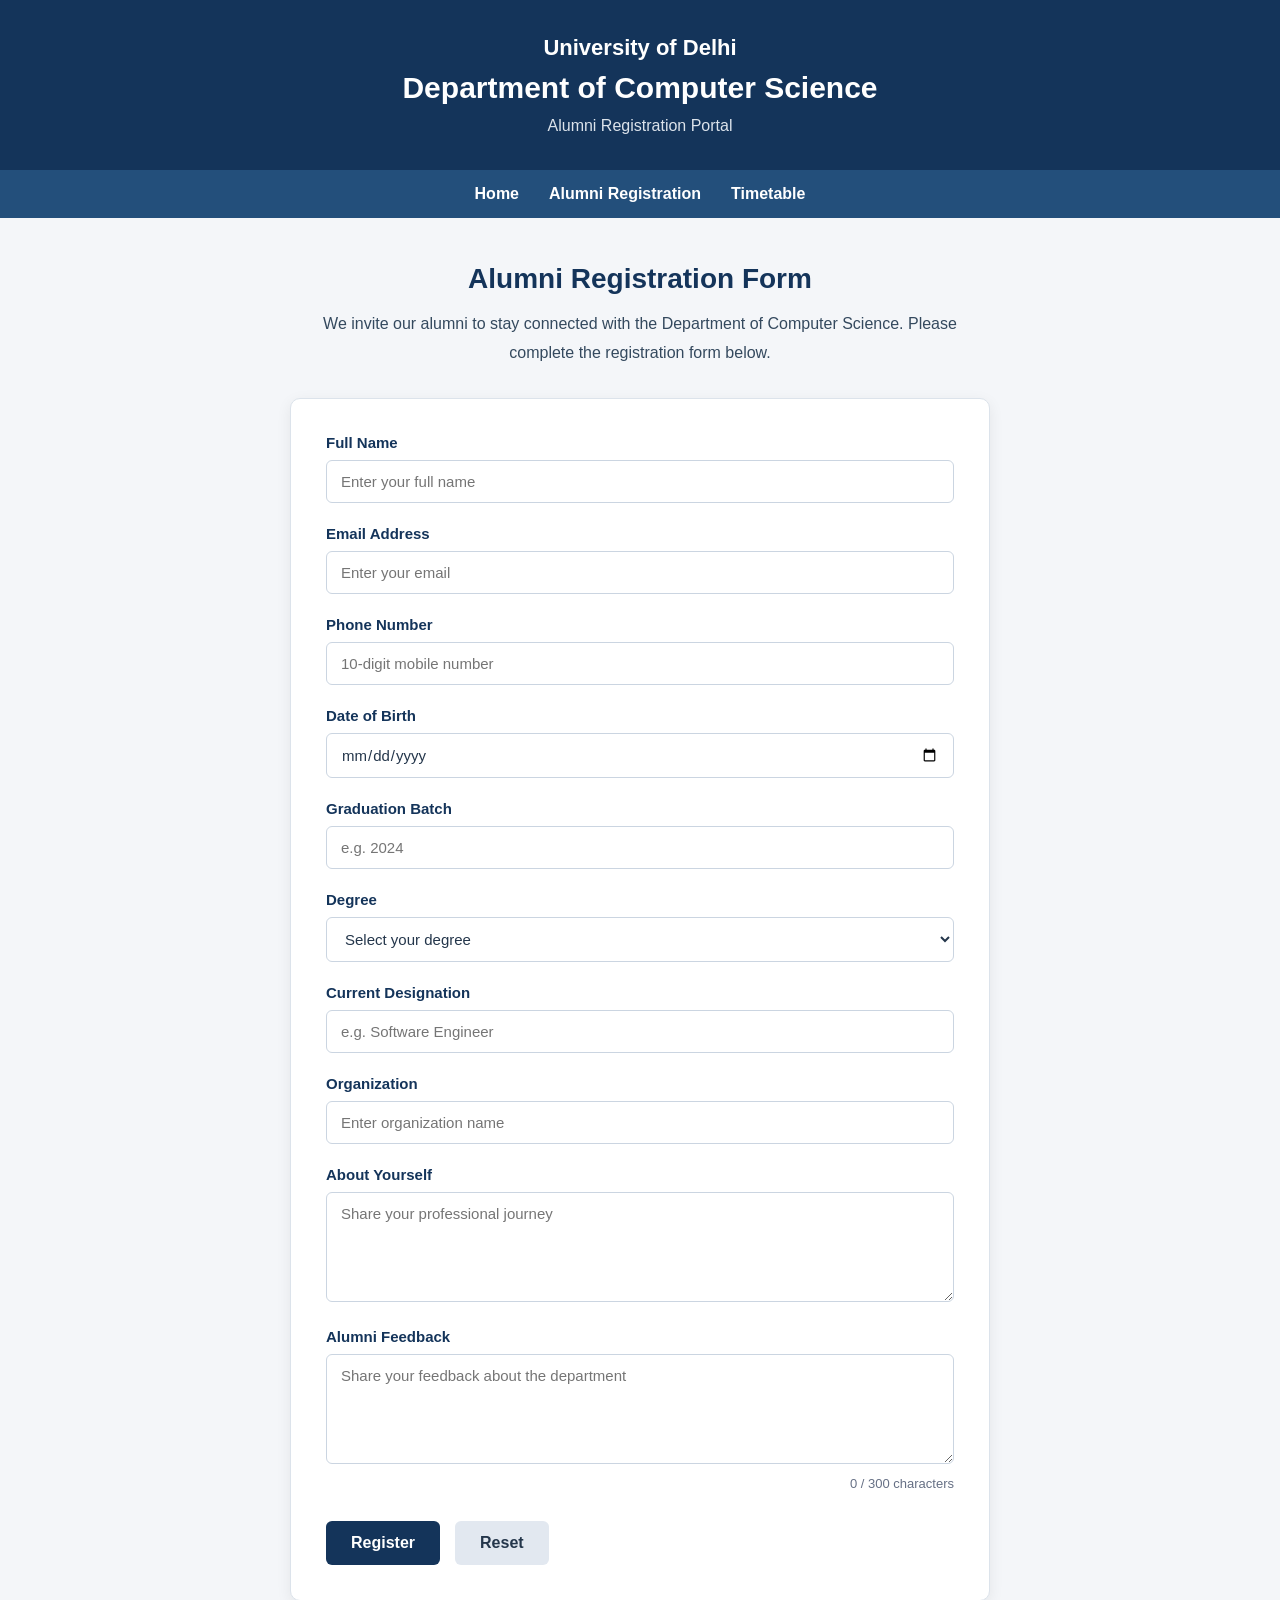
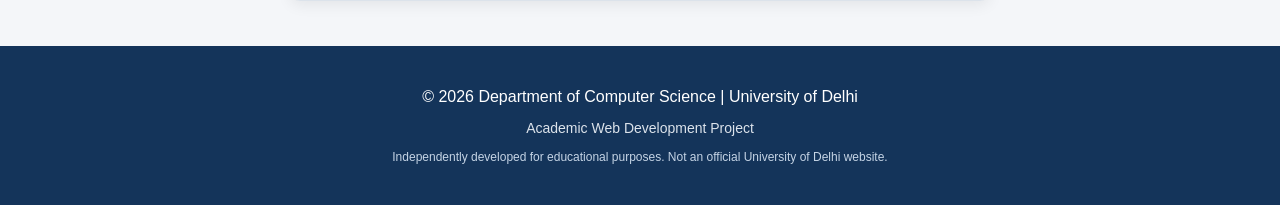
==== alumni.html @ b75fd933 "Refine homepage HTML and CSS to follow Google Style Guide" ====
<!DOCTYPE html>
<html lang="en">

<head>
  <meta charset="UTF-8">
  <meta name="viewport" content="width=device-width, initial-scale=1.0">

  <title>
    Alumni Registration | Department of Computer Science
  </title>

  <link rel="stylesheet" href="style.css">
</head>

<body>

  <!-- Page Header -->
  <header class="alumni-header">
    <h1>University of Delhi</h1>
    <h2>Department of Computer Science</h2>
    <p>Alumni Registration Portal</p>
  </header>

  <!-- Navigation -->
  <nav class="alumni-nav" aria-label="Alumni navigation">
    <a href="index.html">Home</a>
    <a href="alumni.html" aria-current="page">
      Alumni Registration
    </a>
    <a href="timetable.html">Timetable</a>

  </nav>

  <main>

    <section class="alumni-section">

      <h2>Alumni Registration Form</h2>

      <p>
        We invite our alumni to stay connected
        with the Department of Computer Science.
        Please complete the registration form below.
      </p>


      <form class="alumni-form" id="alumni-form" novalidate>


        <!-- Full Name -->
        <div class="form-group">
          <label for="full-name">Full Name</label>
          <input type="text" id="full-name" name="full_name" placeholder="Enter your full name" required>
        </div>

        <!-- Email -->
        <div class="form-group">
          <label for="email">Email Address</label>
          <input type="email" id="email" name="email" placeholder="Enter your email" required>
        </div>

        <!-- Phone Number -->
        <div class="form-group">
          <label for="phone">Phone Number</label>
          <input type="tel" id="phone" name="phone" pattern="[0-9]{10}" title="Enter a 10-digit phone number"
            placeholder="10-digit mobile number">
        </div>


        <!-- Date of Birth -->

        <div class="form-group">
          <label for="dob">Date of Birth</label>

          <input type="date" id="dob" name="dob" required>
        </div>


        <!-- Graduation Batch -->
        <div class="form-group">
          <label for="batch">Graduation Batch</label>
          <input type="number" id="batch" name="batch" min="1980" max="2035" placeholder="e.g. 2024" required>
        </div>

        <!-- Degree -->
        <div class="form-group">
          <label for="degree">Degree</label>

          <select id="degree" name="degree" required>

            <option value="">
              Select your degree
            </option>

            <option value="bsc">
              B.Sc. (Hons.) Computer Science
            </option>

            <option value="msc">
              M.Sc. Computer Science
            </option>

            <option value="mca">
              Master of Computer Applications
            </option>

            <option value="phd">
              Ph.D. Computer Science
            </option>

            <option value="other">
              Other
            </option>

          </select>
        </div>

        <!-- Current Designation -->
        <div class="form-group">
          <label for="designation">
            Current Designation
          </label>

          <input type="text" id="designation" name="designation" placeholder="e.g. Software Engineer">
        </div>

        <!-- Organization -->
        <div class="form-group">
          <label for="organization">
            Organization
          </label>

          <input type="text" id="organization" name="organization" placeholder="Enter organization name">
        </div>

        <!-- About Yourself -->
        <div class="form-group">
          <label for="about-yourself">
            About Yourself
          </label>

          <textarea id="about-yourself" name="about_yourself" rows="4"
            placeholder="Share your professional journey"></textarea>
        </div>


        <!-- Alumni Feedback -->

        <div class="form-group">
          <label for="feedback">Alumni Feedback</label>

          <textarea id="feedback" name="feedback" rows="4" maxlength="300" minlength="10"
            placeholder="Share your feedback about the department" required></textarea>

          <p id="character-count" class="character-count" aria-live="polite">
            0 / 300 characters
          </p>
        </div>



        <!-- Form Validation Message -->

        <p id="form-message" class="form-message" role="status" aria-live="polite"></p>


        <!-- Form Buttons -->
        <div class="form-buttons">
          <button type="submit">
            Register
          </button>

          <button type="reset">
            Reset
          </button>
        </div>

      </form>

    </section>

  </main>

  <!-- Footer -->
  <footer class="site-footer">
    <p>
      &copy; 2026 Department of Computer Science |
      University of Delhi
    </p>

    <p class="footer-note">
      Academic Web Development Project
    </p>

    <p class="footer-disclaimer">
      Independently developed for educational purposes.
      Not an official University of Delhi website.
    </p>
  </footer>

  <script src="script.js"></script>
</body>

</html>
---- style.css ----
/* Department Gallery */

.image-container {
  display: flex;
  flex-direction: row;
  gap: 20px;
  margin-top: 20px;
  justify-content: center;
}

.image-container img {
  width: calc(50% - 10px);
  height: 220px;
  object-fit: contain;
  border: 1px solid #dce3eb;
  background-color: #f7f9fc;
  box-sizing: border-box;
}



/* University Header */

.site-header {
  background-color: #14345a;
  color: white;
  padding: 20px 30px;
}

.header-container {
  display: flex;
  align-items: center;
  gap: 20px;
}

.du-logo {
  width: 85px;
  height: 85px;
  object-fit: contain;
  background-color: white;
  border-radius: 6px;
  padding: 5px;
  box-sizing: border-box;
}

.header-text {
  display: flex;
  flex-direction: column;
  gap: 8px;
}

.university-name {
  font-size: 16px;
  margin: 0;
}

.header-text h1 {
  font-size: 30px;
  margin: 0;
}

.tagline {
  font-size: 15px;
  margin: 0;
}

/* Responsive Header */

@media (max-width: 600px) {
  .site-header {
    padding: 15px;
  }

  .header-container {
    gap: 12px;
  }

  .du-logo {
    width: 65px;
    height: 65px;
    flex-shrink: 0;
  }

  .header-text h1 {
    font-size: 21px;
  }

  .tagline {
    font-size: 12px;
  }
}


/* Navigation Bar */

.navbar {
  background-color: #234f7b;
  width: 100%;
}


.navbar>ul {
  display: flex;
  justify-content: center;
  align-items: center;
  flex-wrap: wrap;
  list-style: none;
  margin: 0;
  padding: 0;
}


.navbar ul li {
  position: relative;
}

.navbar ul li a {
  display: block;
  padding: 18px 22px;
  color: white;
  text-decoration: none;
  font-size: 16px;
  font-weight: 600;
  transition: background-color 0.3s ease;
}

/* Hover Effect */

.navbar ul li a:hover {
  background-color: #14345a;
}

/* Responsive Navigation */

@media (max-width: 600px) {
  .navbar ul li a {
    padding: 12px 14px;
    font-size: 14px;
  }
}


/* Dropdown Navigation */

.navbar {
  position: relative;
  z-index: 10;
}

.dropdown-menu {
  display: none;
  position: absolute;
  top: 100%;
  left: 0;

  min-width: 210px;
  background-color: #234f7b;

  list-style: none;
  margin: 0;
  padding: 0;

  box-shadow: 0 4px 8px rgba(0, 0, 0, 0.2);
  z-index: 100;
}

/* Dropdown Links */

.dropdown-menu li a {
  display: block;
  padding: 12px 18px;
  color: white;
  text-decoration: none;
  font-size: 14px;
  white-space: nowrap;
}

/* Show Dropdown on Hover or Keyboard Focus */

.dropdown:hover>.dropdown-menu,
.dropdown:focus-within>.dropdown-menu {
  display: block;
}

/* Dropdown Hover Effect */

.dropdown-menu li a:hover,
.dropdown-menu li a:focus-visible {
  background-color: #14345a;
}


/* Faculty Section */

.faculty-section {
  padding: 30px;
  margin-top: 30px;
  background-color: #ffffff;
}

.faculty-section h2 {
  color: #14345a;
  font-size: 26px;
  margin-bottom: 15px;
}

.faculty-note {
  font-size: 13px;
  color: #666;
  font-style: italic;
  margin-bottom: 20px;
}

/* Faculty List Layout */

.faculty-list {
  display: grid;
  grid-template-columns: repeat(2, minmax(0, 1fr));
  gap: 20px;
  list-style: none;
  padding: 0;
}

/* Faculty Cards */

.faculty-card {
  background-color: #f7f9fc;
  border: 1px solid #dce3eb;
  border-left: 4px solid #234f7b;
  border-radius: 6px;
  padding: 20px;
}

.faculty-card h3 {
  color: #14345a;
  margin-top: 0;
  margin-bottom: 12px;
}

.faculty-card ul {
  padding-left: 20px;
}

.faculty-card li {
  margin-bottom: 8px;
  line-height: 1.6;
}

/* Responsive Faculty Layout */

@media (max-width: 600px) {
  .faculty-list {
    grid-template-columns: 1fr;
  }

  .faculty-section {
    padding: 15px;
  }
}


/* Welcome Section */

.welcome-section {
  background: linear-gradient(135deg,
      #eaf2fb,
      #ffffff);

  padding: 55px 40px;
  border-bottom: 2px solid #dce3eb;
}

.welcome-label {
  color: #234f7b;
  font-size: 16px;
  font-weight: 600;
  margin-bottom: 12px;
}

.welcome-section h2 {
  color: #14345a;
  font-size: 32px;
  margin-bottom: 20px;
}

.welcome-description {
  color: #34495e;
  font-size: 18px;
  line-height: 1.7;
  margin-bottom: 28px;
}

/* Welcome Buttons */

.welcome-links {
  display: flex;
  flex-wrap: wrap;
  gap: 15px;
}

.welcome-btn {
  display: inline-block;
  padding: 12px 22px;
  border-radius: 6px;
  text-decoration: none;
  font-weight: 600;
  transition: background-color 0.3s ease;
}

.primary-btn {
  background-color: #234f7b;
  color: white;
}

.primary-btn:hover {
  background-color: #14345a;
}

.secondary-btn {
  background-color: white;
  color: #234f7b;
  border: 1px solid #234f7b;
}

.secondary-btn:hover {
  background-color: #e1ebf5;
}

/* Responsive Welcome Section */

@media (max-width: 600px) {
  .welcome-section {
    padding: 30px 20px;
  }

  .welcome-section h2 {
    font-size: 24px;
  }

  .welcome-description {
    font-size: 16px;
  }
}


/* Department History Section */

.history-section {
  background-color: #ffffff;
  padding: 35px 40px;
  margin-top: 25px;
  border-bottom: 1px solid #dce3eb;
}

.history-section h2 {
  color: #14345a;
  font-size: 26px;
  margin-top: 0;
  margin-bottom: 20px;
}

.history-section p {
  color: #24364b;
  font-size: 16px;
  line-height: 1.9;
  text-align: justify;
  margin: 0;
}

/* Responsive History Section */

@media (max-width: 600px) {
  .history-section {
    padding: 25px 20px;
  }

  .history-section h2 {
    font-size: 23px;
  }

  .history-section p {
    text-align: left;
  }
}


/* Global Website Styling */

body {
  margin: 0;
  padding: 0;
  font-family: Arial, Helvetica, sans-serif;
  background-color: #f4f6f9;
  color: #24364b;
}

/* Consistent Headings */

main h2 {
  color: #14345a;
  font-size: 28px;
  font-weight: 700;
  margin-top: 0;
  margin-bottom: 20px;
}

/* About and Gallery Sections */

.about-section,
.gallery-section {
  background-color: #ffffff;
  padding: 35px 40px;
}

/* About Paragraph */

.about-section p {
  font-size: 16px;
  line-height: 1.8;
  color: #24364b;
  margin-bottom: 0;
}

/* Gallery Spacing */

.gallery-section {
  padding-top: 15px;
  padding-bottom: 35px;
  border-bottom: 1px solid #dce3eb;
}

/* Responsive Styling */

@media (max-width: 600px) {

  .about-section,
  .gallery-section {
    padding: 25px 20px;
  }

  main h2 {
    font-size: 24px;
  }
}



/* Vision and Mission Section */

.vision-mission-section {
  background-color: #ffffff;
  padding: 40px;
  border-bottom: 1px solid #dce3eb;
}

.vision-mission-section h2 {
  color: #14345a;
  font-size: 28px;
  margin-bottom: 25px;
}

/* Cards Container */

.vision-mission-container {
  display: flex;
  gap: 25px;
  align-items: stretch;
}

/* Vision and Mission Cards */

.vision-card,
.mission-card {
  flex: 1;
  min-width: 0;
  background-color: #f7f9fc;
  border: 1px solid #dce3eb;
  border-top: 4px solid #234f7b;
  border-radius: 8px;
  padding: 25px;

  transition: transform 0.3s ease,
    box-shadow 0.3s ease;
}

/* Card Hover Effect */

.vision-card:hover,
.mission-card:hover {
  transform: translateY(-5px);
  box-shadow: 0 6px 15px rgba(0, 0, 0, 0.1);
}

/* Card Headings */

.vision-card h3,
.mission-card h3 {
  color: #14345a;
  font-size: 22px;
  margin-top: 0;
  margin-bottom: 20px;
}

/* Paragraph and List Styling */

.vision-card p,
.mission-card li {
  color: #24364b;
  font-size: 16px;
  line-height: 1.8;
}

.mission-card ul {
  padding-left: 20px;
}

.mission-card li {
  margin-bottom: 12px;
}

/* Responsive Layout */

@media (max-width: 600px) {
  .vision-mission-section {
    padding: 25px 20px;
  }

  .vision-mission-container {
    flex-direction: column;
  }

  .vision-card,
  .mission-card {
    padding: 20px;
  }
}


/* Academic Programmes Section */

.programmes-section {
  background-color: #ffffff;
  padding: 40px;
  border-bottom: 1px solid #dce3eb;
}

.programmes-section h2 {
  color: #14345a;
  font-size: 28px;
  margin-bottom: 20px;
}

.programmes-intro {
  color: #24364b;
  font-size: 16px;
  line-height: 1.8;
  margin-bottom: 25px;
}

/* Three Column Layout */

.programmes-container {
  display: grid;
  grid-template-columns: repeat(3, minmax(0, 1fr));
  gap: 20px;
}

/* Programme Cards */

.programme-card {
  background-color: #f7f9fc;
  border: 1px solid #dce3eb;
  border-radius: 8px;
  padding: 25px;
  min-width: 0;

  transition: transform 0.3s ease,
    box-shadow 0.3s ease;
}

.programme-card:hover {
  transform: translateY(-5px);
  box-shadow: 0 6px 15px rgba(0, 0, 0, 0.1);
}

.programme-card h3 {
  color: #14345a;
  font-size: 21px;
  margin-top: 0;
  margin-bottom: 25px;
}

.programme-card h4 {
  color: #234f7b;
  font-size: 17px;
  margin-bottom: 12px;
}

.programme-card p {
  color: #34495e;
  font-size: 15px;
  line-height: 1.8;
  margin-bottom: 20px;
}

.programmes-link {
  margin-top: 25px;
}

.programmes-link a {
  color: #234f7b;
  font-weight: 600;
  text-decoration: underline;
}

/* Responsive Programme Cards */

@media (max-width: 900px) {
  .programmes-container {
    grid-template-columns: repeat(2, minmax(0, 1fr));
  }
}

@media (max-width: 600px) {
  .programmes-section {
    padding: 25px 20px;
  }

  .programmes-container {
    grid-template-columns: 1fr;
  }

  .programme-card {
    padding: 20px;
  }
}


/* Research Areas Section */

.research-section {
  background-color: #ffffff;
  padding: 40px;
  border-bottom: 1px solid #dce3eb;
}

.research-section h2 {
  color: #14345a;
  font-size: 28px;
  margin-bottom: 20px;
}

.research-intro {
  color: #24364b;
  font-size: 16px;
  line-height: 1.8;
  margin-bottom: 25px;
}

/* Research Cards Grid */

.research-container {
  display: grid;
  grid-template-columns: repeat(4, minmax(0, 1fr));
  gap: 20px;
}

.research-card {
  background-color: #f7f9fc;
  border: 1px solid #dce3eb;
  border-radius: 8px;
  padding: 22px;
  min-width: 0;

  transition: transform 0.3s ease,
    box-shadow 0.3s ease;
}

.research-card:hover {
  transform: translateY(-5px);
  box-shadow: 0 6px 15px rgba(0, 0, 0, 0.1);
}

.research-card h3 {
  color: #14345a;
  font-size: 18px;
  margin-top: 0;
  margin-bottom: 15px;
}

.research-card p {
  color: #34495e;
  font-size: 15px;
  line-height: 1.7;
  margin: 0;
}

.research-link {
  margin-top: 25px;
}

.research-link a {
  color: #234f7b;
  font-weight: 600;
}

/* Responsive Research Cards */

@media (max-width: 1000px) {
  .research-container {
    grid-template-columns: repeat(2, minmax(0, 1fr));
  }
}

@media (max-width: 600px) {
  .research-section {
    padding: 25px 20px;
  }

  .research-container {
    grid-template-columns: 1fr;
  }

  .research-card {
    padding: 20px;
  }
}



/* News, Events and Notices Section */

.updates-section {
  background-color: #ffffff;
  padding: 40px;
  border-bottom: 1px solid #dce3eb;
}

.updates-section h2 {
  color: #14345a;
  font-size: 28px;
  margin-bottom: 20px;
}

.updates-intro {
  color: #24364b;
  font-size: 16px;
  line-height: 1.8;
}

.updates-note {
  color: #666;
  font-size: 13px;
  font-style: italic;
  margin-bottom: 25px;
}

/* Three Column Flexbox Layout */

.updates-container {
  display: flex;
  gap: 20px;
  align-items: stretch;
}

/* Individual Cards */

.updates-card {
  flex: 1;
  min-width: 0;
  background-color: #f7f9fc;
  border: 1px solid #dce3eb;
  border-top: 4px solid #234f7b;
  border-radius: 8px;
  padding: 25px;

  transition: transform 0.3s ease,
    box-shadow 0.3s ease;
}

.updates-card:hover {
  transform: translateY(-5px);
  box-shadow: 0 6px 15px rgba(0, 0, 0, 0.1);
}

/* Card Headings */

.updates-card h3 {
  color: #14345a;
  font-size: 22px;
  margin-top: 0;
  margin-bottom: 20px;
}

/* List Styling */

.updates-card ul {
  padding-left: 20px;
  margin: 0;
}

.updates-card li {
  color: #24364b;
  margin-bottom: 22px;
  line-height: 1.6;
}

.updates-card li strong {
  color: #14345a;
  font-size: 16px;
}

.updates-card li p {
  color: #34495e;
  font-size: 15px;
  line-height: 1.7;
  margin-top: 8px;
  margin-bottom: 0;
}

/* Responsive Layout */

@media (max-width: 900px) {
  .updates-container {
    flex-direction: column;
  }
}

@media (max-width: 600px) {
  .updates-section {
    padding: 25px 20px;
  }

  .updates-card {
    padding: 20px;
  }
}


/* Contact Section */

.contact-section {
  background-color: #ffffff;
  padding: 40px;
  border-bottom: 1px solid #dce3eb;
}

.contact-section h2 {
  color: #14345a;
  font-size: 28px;
  margin-bottom: 20px;
}

.contact-intro {
  color: #24364b;
  font-size: 16px;
  line-height: 1.8;
  margin-bottom: 25px;
}

.contact-card {
  background-color: #f7f9fc;
  border: 1px solid #dce3eb;
  border-left: 4px solid #234f7b;
  border-radius: 8px;
  padding: 25px;
  max-width: 650px;
}

.contact-card h3 {
  color: #14345a;
  margin-top: 0;
  margin-bottom: 18px;
}

.contact-card address {
  color: #34495e;
  font-style: normal;
  font-size: 16px;
  line-height: 1.9;
}

.contact-card p {
  margin-bottom: 0;
  line-height: 1.8;
}

.contact-card a {
  color: #234f7b;
  font-weight: 600;
}

/* Footer Styling */

.site-footer {
  background-color: #14345a;
  color: white;
  text-align: center;
  padding: 30px 20px;
}

.site-footer p {
  margin: 8px 0;
  line-height: 1.6;
}

.footer-note {
  font-size: 14px;
  color: #dce3eb;
}

.footer-disclaimer {
  font-size: 12px;
  color: #c5d4e5;
}

/* Responsive Contact Section */

@media (max-width: 600px) {
  .contact-section {
    padding: 25px 20px;
  }

  .contact-card {
    padding: 20px;
  }

  .site-footer {
    padding: 25px 15px;
  }
}



/* ==================================
   Alumni Registration Page
================================== */

/* Alumni Header */

.alumni-header {
  background-color: #14345a;
  color: white;
  text-align: center;
  padding: 35px 20px;
}

.alumni-header h1 {
  font-size: 22px;
  margin: 0 0 10px;
  color: white;
}

.alumni-header h2 {
  font-size: 30px;
  margin: 0 0 12px;
  color: white;
}

.alumni-header p {
  font-size: 16px;
  color: #dce3eb;
  margin: 0;
}

/* Alumni Navigation */

.alumni-nav {
  display: flex;
  justify-content: center;
  gap: 30px;
  background-color: #234f7b;
  padding: 15px 20px;
}

.alumni-nav a {
  color: white;
  text-decoration: none;
  font-size: 16px;
  font-weight: 600;
}

.alumni-nav a:hover,
.alumni-nav a:focus-visible {
  color: #dce3eb;
  text-decoration: underline;
}

/* Alumni Section */

.alumni-section {
  background-color: #f4f6f9;
  padding: 45px 20px;
}

.alumni-section>h2 {
  color: #14345a;
  font-size: 28px;
  text-align: center;
  margin-bottom: 15px;
}

.alumni-section>p {
  color: #34495e;
  font-size: 16px;
  line-height: 1.8;
  text-align: center;
  max-width: 700px;
  margin: 0 auto 30px;
}

/* Form Container */

.alumni-form {
  background-color: white;
  max-width: 700px;
  margin: 0 auto;
  padding: 35px;
  border: 1px solid #dce3eb;
  border-radius: 10px;
  box-shadow: 0 4px 15px rgba(0, 0, 0, 0.07);
  box-sizing: border-box;
}

/* Form Groups */

.alumni-form .form-group {
  margin-bottom: 22px;
}

.alumni-form label {
  display: block;
  color: #14345a;
  font-size: 15px;
  font-weight: 600;
  margin-bottom: 9px;
}

/* Input, Select and Textarea */

.alumni-form input,
.alumni-form select,
.alumni-form textarea {
  width: 100%;
  padding: 12px 14px;
  font-size: 15px;
  font-family: Arial, Helvetica, sans-serif;
  color: #24364b;
  background-color: #ffffff;
  border: 1px solid #cbd5e1;
  border-radius: 6px;
  box-sizing: border-box;
  transition: border-color 0.3s ease,
    box-shadow 0.3s ease;
}

.alumni-form textarea {
  resize: vertical;
  min-height: 110px;
}

/* Input Focus Effects */

.alumni-form input:focus,
.alumni-form select:focus,
.alumni-form textarea:focus {
  outline: none;
  border-color: #234f7b;
  box-shadow: 0 0 0 3px rgba(35, 79, 123, 0.15);
}

/* Form Buttons */

.alumni-form .form-buttons {
  display: flex;
  gap: 15px;
  margin-top: 30px;
}

.alumni-form button {
  padding: 13px 25px;
  font-size: 16px;
  font-weight: 600;
  border: none;
  border-radius: 6px;
  cursor: pointer;
  transition: background-color 0.3s ease,
    transform 0.3s ease;
}

/* Register Button */

.alumni-form button[type="submit"] {
  background-color: #14345a;
  color: white;
}

.alumni-form button[type="submit"]:hover {
  background-color: #234f7b;
  transform: translateY(-2px);
}

/* Reset Button */

.alumni-form button[type="reset"] {
  background-color: #e2e8f0;
  color: #24364b;
}

.alumni-form button[type="reset"]:hover {
  background-color: #cbd5e1;
  transform: translateY(-2px);
}

/* Responsive Alumni Form */

@media (max-width: 600px) {
  .alumni-header h2 {
    font-size: 24px;
  }

  .alumni-nav {
    gap: 18px;
    flex-wrap: wrap;
  }

  .alumni-section {
    padding: 30px 15px;
  }

  .alumni-form {
    padding: 22px 18px;
  }

  .alumni-form .form-buttons {
    flex-direction: column;
  }

  .alumni-form button {
    width: 100%;
  }
}


/* ==================================
   Course Timetable Page
================================== */

/* Timetable Section */

.timetable-section {
  background-color: #f4f6f9;
  padding: 40px;
  min-height: 450px;
}

.timetable-section h2 {
  color: #14345a;
  font-size: 28px;
  margin-top: 0;
  margin-bottom: 20px;
}

.timetable-section p {
  color: #34495e;
  font-size: 16px;
  line-height: 1.8;
  margin-bottom: 15px;
}

/* Table Wrapper */

.timetable-wrapper {
  width: 100%;
  overflow-x: auto;
  margin-top: 30px;
  border-radius: 8px;
  box-shadow: 0 4px 12px rgba(0, 0, 0, 0.08);
}

/* Timetable */

.course-timetable {
  width: 100%;
  min-width: 950px;
  border-collapse: collapse;
  background-color: white;
  text-align: center;
}

/* Table Caption */

.course-timetable caption {
  caption-side: top;
  background-color: #e8eef5;
  color: #14345a;
  font-size: 20px;
  font-weight: 600;
  padding: 18px;
}

/* Table Header */

.course-timetable thead {
  background-color: #14345a;
  color: white;
}

.course-timetable thead th {
  padding: 18px 12px;
  font-size: 15px;
  font-weight: 600;
  border: 1px solid #365879;
  white-space: nowrap;
}

/* Table Cells */

.course-timetable tbody th,
.course-timetable tbody td {
  padding: 18px 12px;
  font-size: 15px;
  color: #24364b;
  border: 1px solid #dce3eb;
  vertical-align: middle;
}

/* Day Column */

.course-timetable tbody th {
  background-color: #e8eef5;
  color: #14345a;
  font-weight: 700;
}

/* Alternate Row Colors */

.course-timetable tbody tr:nth-child(even) {
  background-color: #f7f9fc;
}

/* Row Hover Effect */

.course-timetable tbody tr:hover {
  background-color: #eaf2fb;
}

/* Lunch Break Column */

.course-timetable tbody td:nth-child(5) {
  background-color: #fff3d6;
  color: #805500;
  font-weight: 600;
}

/* Practical Lab Cells */

.course-timetable tbody td[colspan="2"] {
  background-color: #e5f1ed;
  color: #245c4b;
  font-weight: 600;
}

/* Responsive Timetable */

@media (max-width: 600px) {
  .timetable-section {
    padding: 25px 15px;
  }

  .timetable-section h2 {
    font-size: 24px;
  }

  .course-timetable caption {
    font-size: 18px;
  }
}



/* Practical 9: Random Event Image */

.event-highlights-section {
  background-color: #ffffff;
  padding: 40px;
  border-bottom: 1px solid #dce3eb;
}

.event-highlights-section h2 {
  color: #14345a;
  font-size: 28px;
  margin-bottom: 20px;
}

.event-highlights-section>p {
  color: #34495e;
  line-height: 1.8;
}

.random-event-container {
  max-width: 750px;
  margin: 25px auto;
  padding: 15px;
  background-color: #f7f9fc;
  border: 1px solid #dce3eb;
  border-radius: 8px;
  text-align: center;
}

.random-event-container img {
  display: block;
  width: 100%;
  height: 350px;
  object-fit: cover;
  border-radius: 6px;
}

.random-event-container figcaption {
  color: #14345a;
  font-size: 18px;
  font-weight: 600;
  margin-top: 15px;
}

.event-highlights-section .event-note {
  font-size: 13px;
  color: #667085;
  text-align: center;
}

@media (max-width: 600px) {
  .event-highlights-section {
    padding: 25px 20px;
  }

  .random-event-container img {
    height: 220px;
  }
}


/* Faculty Experience Styling */

.faculty-experience {
  color: #234f7b;
  font-weight: 700;
}


/* Practical 11: Feedback and Validation */

.alumni-form .character-count {
  font-size: 13px;
  color: #667085;
  text-align: right;
  margin-top: 8px;
  margin-bottom: 0;
}

.alumni-form .form-message {
  font-size: 14px;
  font-weight: 600;
  line-height: 1.6;
  margin: 15px 0;
}

.alumni-form .form-message.error {
  color: #b42318;
}

.alumni-form .form-message.success {
  color: #167347;
}

.alumni-form input:invalid,
.alumni-form textarea:invalid {
  border-color: #cbd5e1;
}


/* ==================================
   Digital Clock Section
================================== */

.clock-section {
  background-color: #ffffff;
  padding: 40px;
  border-bottom: 1px solid #dce3eb;
  text-align: center;
}

.clock-section h2 {
  color: #14345a;
  font-size: 28px;
  margin-bottom: 15px;
}

.clock-section>p {
  color: #34495e;
  font-size: 16px;
  line-height: 1.8;
  margin-bottom: 25px;
}

/* Clock Container */

.clock-container {
  max-width: 500px;
  margin: 0 auto;
  padding: 35px 25px;
  background: linear-gradient(135deg,
      #14345a,
      #234f7b);
  border-radius: 12px;
  box-shadow: 0 6px 18px rgba(0, 0, 0, 0.12);
}

/* Clock Icon */

.clock-icon {
  font-size: 35px;
  margin-bottom: 15px;
}

/* Digital Time */

.digital-clock {
  display: block;
  color: #ffffff;
  font-size: 42px;
  font-weight: 700;
  letter-spacing: 2px;
  font-variant-numeric: tabular-nums;
  margin-bottom: 15px;
}

/* Date */

.clock-container .current-date {
  color: #dce3eb;
  font-size: 17px;
  margin: 0;
}

/* Responsive Design */

@media (max-width: 600px) {
  .clock-section {
    padding: 25px 20px;
  }

  .clock-container {
    padding: 30px 15px;
  }

  .digital-clock {
    font-size: 28px;
    letter-spacing: 1px;
  }

  .clock-container .current-date {
    font-size: 15px;
  }
}


/* ==================================
   Practical 17: Dynamic Activity List
================================== */

.activity-section {
  background-color: #ffffff;
  padding: 40px;
  border-bottom: 1px solid #dce3eb;
}

.activity-section h2 {
  color: #14345a;
  font-size: 28px;
  margin-bottom: 20px;
}

.activity-section>p {
  color: #34495e;
  font-size: 16px;
  line-height: 1.8;
}

.activity-container {
  max-width: 700px;
  margin: 25px auto;
  padding: 30px;
  background-color: #f7f9fc;
  border: 1px solid #dce3eb;
  border-radius: 10px;
  box-sizing: border-box;
}

.activity-container label {
  display: block;
  color: #14345a;
  font-weight: 600;
  margin-bottom: 12px;
}

.activity-input-group {
  display: flex;
  gap: 12px;
}

.activity-input-group input {
  flex: 1;
  min-width: 0;
  padding: 12px 15px;
  font-size: 15px;
  border: 1px solid #cbd5e1;
  border-radius: 6px;
}

.activity-input-group input:focus {
  outline: 2px solid #234f7b;
  outline-offset: 1px;
}

.activity-input-group button {
  background-color: #14345a;
  color: white;
  border: none;
  border-radius: 6px;
  padding: 12px 22px;
  font-size: 15px;
  font-weight: 600;
  cursor: pointer;
}

.activity-input-group button:hover {
  background-color: #234f7b;
}

.activity-message {
  min-height: 20px;
  margin: 15px 0;
  font-size: 14px;
}

.activity-container h3 {
  color: #14345a;
  font-size: 20px;
  margin-top: 25px;
}

.activity-list {
  padding-left: 25px;
}

.activity-list li {
  padding: 12px;
  margin-bottom: 10px;
  background-color: #ffffff;
  border: 1px solid #dce3eb;
  border-radius: 6px;
  color: #24364b;
  line-height: 1.6;
}

@media (max-width: 600px) {
  .activity-section {
    padding: 25px 20px;
  }

  .activity-container {
    padding: 20px;
  }

  .activity-input-group {
    flex-direction: column;
  }
}

/* Practical 18: Gallery Fade Controls */

.gallery-fade-controls {
  display: flex;
  justify-content: center;
  gap: 15px;
  margin-top: 20px;
}

.gallery-fade-controls button {
  background-color: #14345a;
  color: white;
  border: none;
  padding: 12px 24px;
  border-radius: 6px;
  font-size: 15px;
  font-weight: 600;
  cursor: pointer;
}

.gallery-fade-controls button:hover {
  background-color: #234f7b;
}
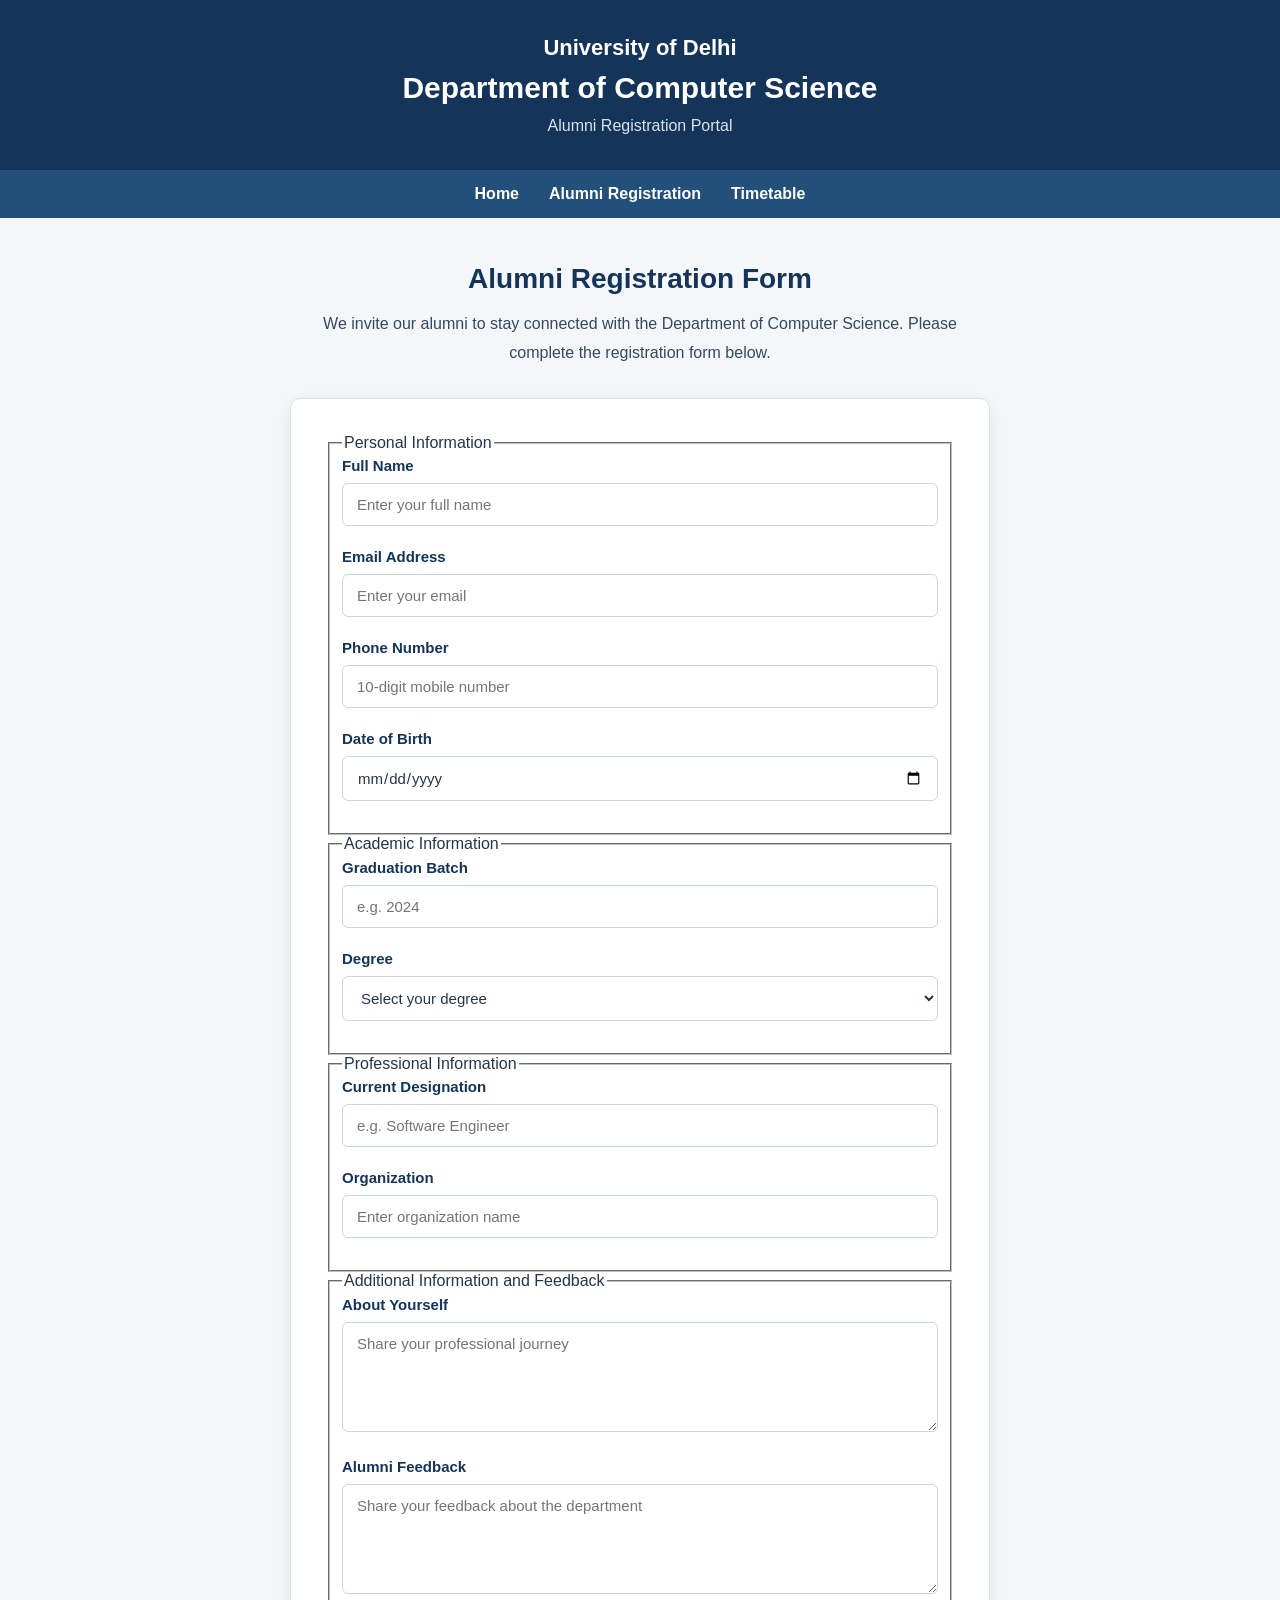
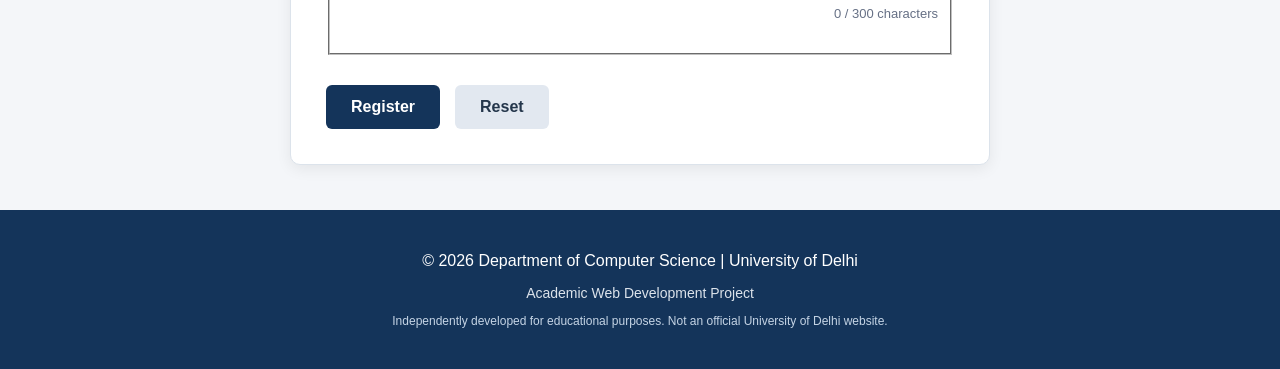
==== commit 95ff4811: "Restructure alumni registration form using semantic HTML5 Organize existing alumni registration cont" ====
--- a/alumni.html
+++ b/alumni.html
@@ -1,8 +1,8 @@
-<!DOCTYPE html>
+<!doctype html>
 <html lang="en">
 
 <head>
-  <meta charset="UTF-8">
+  <meta charset="utf-8">
   <meta name="viewport" content="width=device-width, initial-scale=1.0">
 
   <title>
@@ -46,118 +46,130 @@
 
       <form class="alumni-form" id="alumni-form" novalidate>
 
-
-        <!-- Full Name -->
-        <div class="form-group">
-          <label for="full-name">Full Name</label>
-          <input type="text" id="full-name" name="full_name" placeholder="Enter your full name" required>
-        </div>
-
-        <!-- Email -->
-        <div class="form-group">
-          <label for="email">Email Address</label>
-          <input type="email" id="email" name="email" placeholder="Enter your email" required>
-        </div>
-
-        <!-- Phone Number -->
-        <div class="form-group">
-          <label for="phone">Phone Number</label>
-          <input type="tel" id="phone" name="phone" pattern="[0-9]{10}" title="Enter a 10-digit phone number"
-            placeholder="10-digit mobile number">
-        </div>
-
-
-        <!-- Date of Birth -->
-
-        <div class="form-group">
-          <label for="dob">Date of Birth</label>
-
-          <input type="date" id="dob" name="dob" required>
-        </div>
-
-
-        <!-- Graduation Batch -->
-        <div class="form-group">
-          <label for="batch">Graduation Batch</label>
-          <input type="number" id="batch" name="batch" min="1980" max="2035" placeholder="e.g. 2024" required>
-        </div>
-
-        <!-- Degree -->
-        <div class="form-group">
-          <label for="degree">Degree</label>
-
-          <select id="degree" name="degree" required>
-
-            <option value="">
-              Select your degree
-            </option>
-
-            <option value="bsc">
-              B.Sc. (Hons.) Computer Science
-            </option>
-
-            <option value="msc">
-              M.Sc. Computer Science
-            </option>
-
-            <option value="mca">
-              Master of Computer Applications
-            </option>
-
-            <option value="phd">
-              Ph.D. Computer Science
-            </option>
-
-            <option value="other">
-              Other
-            </option>
-
-          </select>
-        </div>
-
-        <!-- Current Designation -->
-        <div class="form-group">
-          <label for="designation">
-            Current Designation
-          </label>
-
-          <input type="text" id="designation" name="designation" placeholder="e.g. Software Engineer">
-        </div>
-
-        <!-- Organization -->
-        <div class="form-group">
-          <label for="organization">
-            Organization
-          </label>
-
-          <input type="text" id="organization" name="organization" placeholder="Enter organization name">
-        </div>
-
-        <!-- About Yourself -->
-        <div class="form-group">
-          <label for="about-yourself">
-            About Yourself
-          </label>
-
-          <textarea id="about-yourself" name="about_yourself" rows="4"
-            placeholder="Share your professional journey"></textarea>
-        </div>
-
-
-        <!-- Alumni Feedback -->
-
-        <div class="form-group">
-          <label for="feedback">Alumni Feedback</label>
-
-          <textarea id="feedback" name="feedback" rows="4" maxlength="300" minlength="10"
-            placeholder="Share your feedback about the department" required></textarea>
-
-          <p id="character-count" class="character-count" aria-live="polite">
-            0 / 300 characters
-          </p>
-        </div>
-
-
+        <fieldset>
+          <legend>Personal Information</legend>
+
+          <!-- Full Name -->
+          <div class="form-group">
+            <label for="full-name">Full Name</label>
+            <input type="text" id="full-name" name="full_name" placeholder="Enter your full name" required>
+          </div>
+
+          <!-- Email -->
+          <div class="form-group">
+            <label for="email">Email Address</label>
+            <input type="email" id="email" name="email" placeholder="Enter your email" required>
+          </div>
+
+          <!-- Phone Number -->
+          <div class="form-group">
+            <label for="phone">Phone Number</label>
+            <input type="tel" id="phone" name="phone" pattern="[0-9]{10}" title="Enter a 10-digit phone number"
+              placeholder="10-digit mobile number">
+          </div>
+
+
+          <!-- Date of Birth -->
+
+          <div class="form-group">
+            <label for="dob">Date of Birth</label>
+
+            <input type="date" id="dob" name="dob" required>
+          </div>
+        </fieldset>
+
+        <fieldset>
+          <legend>Academic Information</legend>
+
+          <!-- Graduation Batch -->
+          <div class="form-group">
+            <label for="batch">Graduation Batch</label>
+            <input type="number" id="batch" name="batch" min="1980" max="2035" placeholder="e.g. 2024" required>
+          </div>
+
+          <!-- Degree -->
+          <div class="form-group">
+            <label for="degree">Degree</label>
+
+            <select id="degree" name="degree" required>
+
+              <option value="">
+                Select your degree
+              </option>
+
+              <option value="bsc">
+                B.Sc. (Hons.) Computer Science
+              </option>
+
+              <option value="msc">
+                M.Sc. Computer Science
+              </option>
+
+              <option value="mca">
+                Master of Computer Applications
+              </option>
+
+              <option value="phd">
+                Ph.D. Computer Science
+              </option>
+
+              <option value="other">
+                Other
+              </option>
+
+            </select>
+          </div>
+        </fieldset>
+
+        <fieldset>
+          <legend>Professional Information</legend>
+
+          <!-- Current Designation -->
+          <div class="form-group">
+            <label for="designation">
+              Current Designation
+            </label>
+
+            <input type="text" id="designation" name="designation" placeholder="e.g. Software Engineer">
+          </div>
+
+          <!-- Organization -->
+          <div class="form-group">
+            <label for="organization">
+              Organization
+            </label>
+
+            <input type="text" id="organization" name="organization" placeholder="Enter organization name">
+          </div>
+        </fieldset>
+
+        <fieldset>
+          <legend>Additional Information and Feedback</legend>
+
+          <!-- About Yourself -->
+          <div class="form-group">
+            <label for="about-yourself">
+              About Yourself
+            </label>
+
+            <textarea id="about-yourself" name="about_yourself" rows="4"
+              placeholder="Share your professional journey"></textarea>
+          </div>
+
+
+          <!-- Alumni Feedback -->
+
+          <div class="form-group">
+            <label for="feedback">Alumni Feedback</label>
+
+            <textarea id="feedback" name="feedback" rows="4" maxlength="300" minlength="10"
+              placeholder="Share your feedback about the department" required></textarea>
+
+            <p id="character-count" class="character-count" aria-live="polite">
+              0 / 300 characters
+            </p>
+          </div>
+        </fieldset>
 
         <!-- Form Validation Message -->
 
@@ -201,4 +213,4 @@
   <script src="script.js"></script>
 </body>
 
-</html>+</html>
--- a/style.css
+++ b/style.css
@@ -1600,4 +1600,47 @@
 
 .gallery-fade-controls button:hover {
   background-color: #234f7b;
+}
+
+
+/* Clickable Dropdown Buttons */
+
+.dropdown-toggle {
+  display: block;
+  padding: 18px 22px;
+  border: 0;
+  background: transparent;
+  color: white;
+  font: inherit;
+  font-size: 16px;
+  font-weight: 600;
+  cursor: pointer;
+}
+
+.dropdown-toggle:hover,
+.dropdown-toggle:focus-visible {
+  background-color: #14345a;
+}
+
+/* Show dropdown when clicked */
+
+.dropdown.is-open > .dropdown-menu {
+  display: block;
+}
+
+/* Mobile dropdown button styling */
+
+@media (max-width: 600px) {
+  .dropdown-toggle {
+    padding: 12px 14px;
+    font-size: 14px;
+  }
+}
+
+/* Show navigation dropdown on hover or focus */
+
+.dropdown:hover > .dropdown-menu,
+.dropdown:focus-within > .dropdown-menu,
+.dropdown.is-open > .dropdown-menu {
+  display: block;
 }
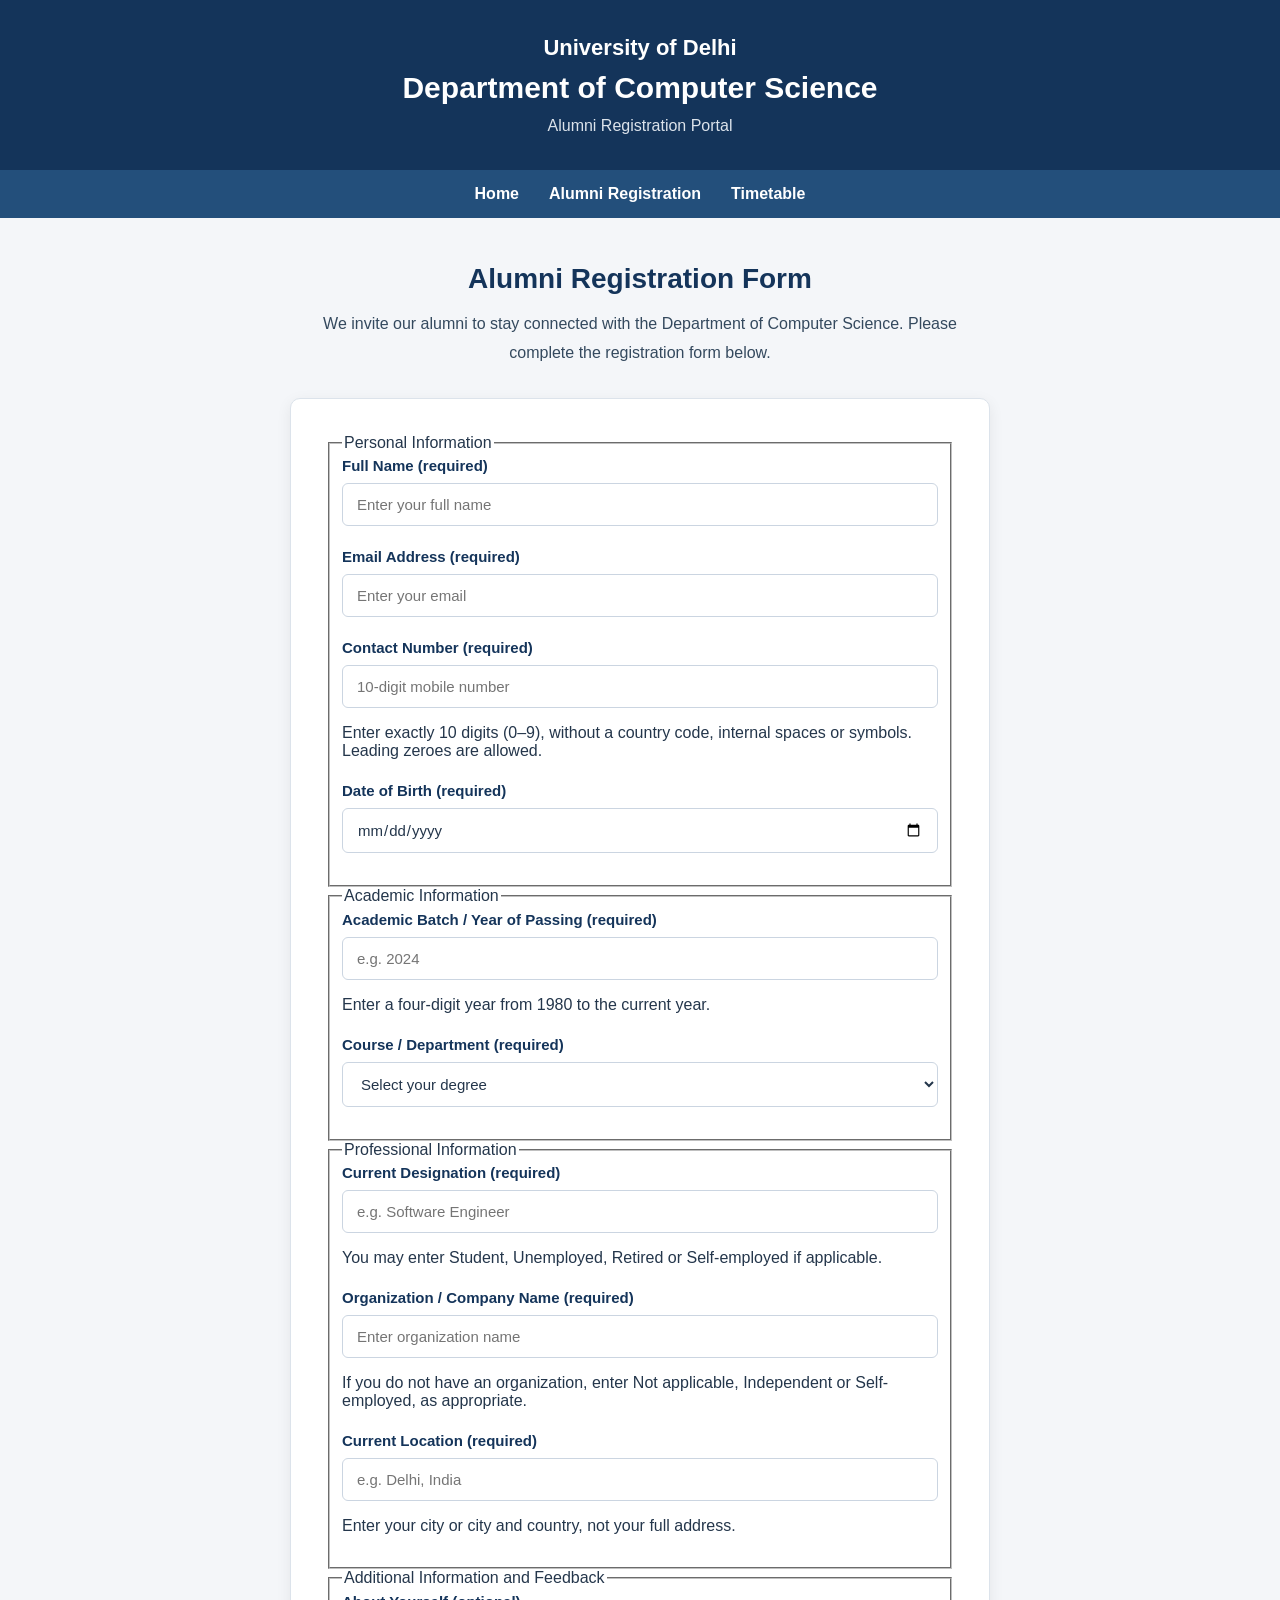
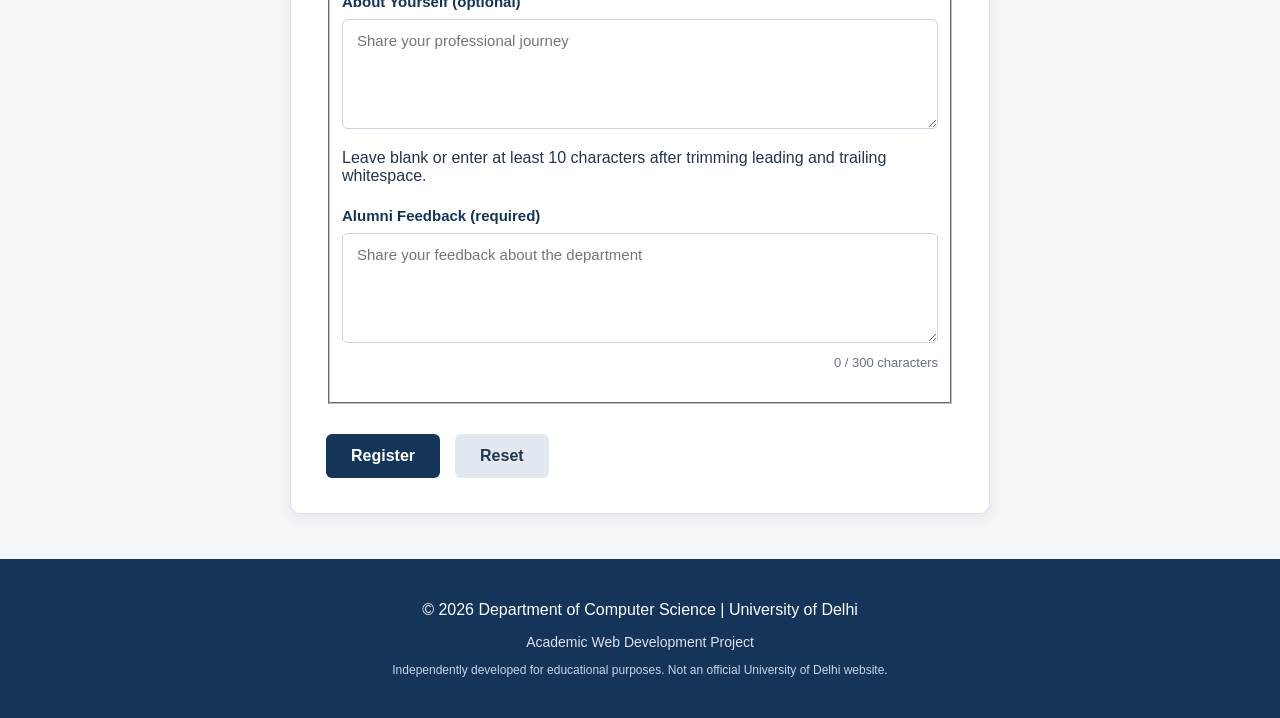
==== commit 519dbc6a: "Complete alumni registration fields and HTML constraints Implement all nine mandatory alumni registr" ====
--- a/alumni.html
+++ b/alumni.html
@@ -49,74 +49,61 @@
         <fieldset>
           <legend>Personal Information</legend>
 
-          <!-- Full Name -->
-          <div class="form-group">
-            <label for="full-name">Full Name</label>
-            <input type="text" id="full-name" name="full_name" placeholder="Enter your full name" required>
-          </div>
-
-          <!-- Email -->
-          <div class="form-group">
-            <label for="email">Email Address</label>
-            <input type="email" id="email" name="email" placeholder="Enter your email" required>
-          </div>
-
-          <!-- Phone Number -->
-          <div class="form-group">
-            <label for="phone">Phone Number</label>
-            <input type="tel" id="phone" name="phone" pattern="[0-9]{10}" title="Enter a 10-digit phone number"
-              placeholder="10-digit mobile number">
-          </div>
-
-
-          <!-- Date of Birth -->
-
-          <div class="form-group">
-            <label for="dob">Date of Birth</label>
-
-            <input type="date" id="dob" name="dob" required>
+          <div class="form-group">
+            <label for="full-name">Full Name (required)</label>
+            <input type="text" id="full-name" name="full_name"
+              placeholder="Enter your full name" autocomplete="name"
+              minlength="3" required>
+          </div>
+
+          <div class="form-group">
+            <label for="email">Email Address (required)</label>
+            <input type="email" id="email" name="email"
+              placeholder="Enter your email" autocomplete="email" required>
+          </div>
+
+          <div class="form-group">
+            <label for="phone">Contact Number (required)</label>
+            <input type="tel" id="phone" name="phone"
+              pattern="\s*[0-9]{10}\s*" autocomplete="tel-national"
+              inputmode="numeric" aria-describedby="phone-hint"
+              placeholder="10-digit mobile number" required>
+            <p id="phone-hint">
+              Enter exactly 10 digits (0–9), without a country code,
+              internal spaces or symbols. Leading zeroes are allowed.
+            </p>
+          </div>
+
+          <div class="form-group">
+            <label for="dob">Date of Birth (required)</label>
+            <!-- JavaScript will initialize the maximum to the local date. -->
+            <input type="date" id="dob" name="dob" min="1900-01-01"
+              autocomplete="bday" required>
           </div>
         </fieldset>
 
         <fieldset>
           <legend>Academic Information</legend>
 
-          <!-- Graduation Batch -->
-          <div class="form-group">
-            <label for="batch">Graduation Batch</label>
-            <input type="number" id="batch" name="batch" min="1980" max="2035" placeholder="e.g. 2024" required>
-          </div>
-
-          <!-- Degree -->
-          <div class="form-group">
-            <label for="degree">Degree</label>
-
+          <div class="form-group">
+            <label for="batch">Academic Batch / Year of Passing (required)</label>
+            <!-- JavaScript will initialize the maximum to the local year. -->
+            <input type="number" id="batch" name="batch" min="1980" step="1"
+              placeholder="e.g. 2024" aria-describedby="batch-hint" required>
+            <p id="batch-hint">
+              Enter a four-digit year from 1980 to the current year.
+            </p>
+          </div>
+
+          <div class="form-group">
+            <label for="degree">Course / Department (required)</label>
             <select id="degree" name="degree" required>
-
-              <option value="">
-                Select your degree
-              </option>
-
-              <option value="bsc">
-                B.Sc. (Hons.) Computer Science
-              </option>
-
-              <option value="msc">
-                M.Sc. Computer Science
-              </option>
-
-              <option value="mca">
-                Master of Computer Applications
-              </option>
-
-              <option value="phd">
-                Ph.D. Computer Science
-              </option>
-
-              <option value="other">
-                Other
-              </option>
-
+              <option value="">Select your degree</option>
+              <option value="bsc">B.Sc. (Hons.) Computer Science</option>
+              <option value="msc">M.Sc. Computer Science</option>
+              <option value="mca">Master of Computer Applications</option>
+              <option value="phd">Ph.D. Computer Science</option>
+              <option value="other">Other</option>
             </select>
           </div>
         </fieldset>
@@ -124,43 +111,57 @@
         <fieldset>
           <legend>Professional Information</legend>
 
-          <!-- Current Designation -->
-          <div class="form-group">
-            <label for="designation">
-              Current Designation
-            </label>
-
-            <input type="text" id="designation" name="designation" placeholder="e.g. Software Engineer">
-          </div>
-
-          <!-- Organization -->
-          <div class="form-group">
-            <label for="organization">
-              Organization
-            </label>
-
-            <input type="text" id="organization" name="organization" placeholder="Enter organization name">
+          <div class="form-group">
+            <label for="designation">Current Designation (required)</label>
+            <input type="text" id="designation" name="designation"
+              placeholder="e.g. Software Engineer" autocomplete="organization-title"
+              minlength="2" aria-describedby="designation-hint" required>
+            <p id="designation-hint">
+              You may enter Student, Unemployed, Retired or Self-employed
+              if applicable.
+            </p>
+          </div>
+
+          <div class="form-group">
+            <label for="organization">Organization / Company Name (required)</label>
+            <input type="text" id="organization" name="organization"
+              placeholder="Enter organization name" autocomplete="organization"
+              minlength="2" aria-describedby="organization-hint" required>
+            <p id="organization-hint">
+              If you do not have an organization, enter Not applicable,
+              Independent or Self-employed, as appropriate.
+            </p>
+          </div>
+
+          <div class="form-group">
+            <label for="location">Current Location (required)</label>
+            <input type="text" id="location" name="location" minlength="2"
+              placeholder="e.g. Delhi, India" autocomplete="address-level2"
+              aria-describedby="location-hint" required>
+            <p id="location-hint">
+              Enter your city or city and country, not your full address.
+            </p>
           </div>
         </fieldset>
 
         <fieldset>
           <legend>Additional Information and Feedback</legend>
 
-          <!-- About Yourself -->
-          <div class="form-group">
-            <label for="about-yourself">
-              About Yourself
-            </label>
-
+          <div class="form-group">
+            <label for="about-yourself">About Yourself (optional)</label>
             <textarea id="about-yourself" name="about_yourself" rows="4"
+              minlength="10" aria-describedby="about-hint"
               placeholder="Share your professional journey"></textarea>
-          </div>
-
+            <p id="about-hint">
+              Leave blank or enter at least 10 characters after trimming
+              leading and trailing whitespace.
+            </p>
+          </div>
 
           <!-- Alumni Feedback -->
 
           <div class="form-group">
-            <label for="feedback">Alumni Feedback</label>
+            <label for="feedback">Alumni Feedback (required)</label>
 
             <textarea id="feedback" name="feedback" rows="4" maxlength="300" minlength="10"
               placeholder="Share your feedback about the department" required></textarea>
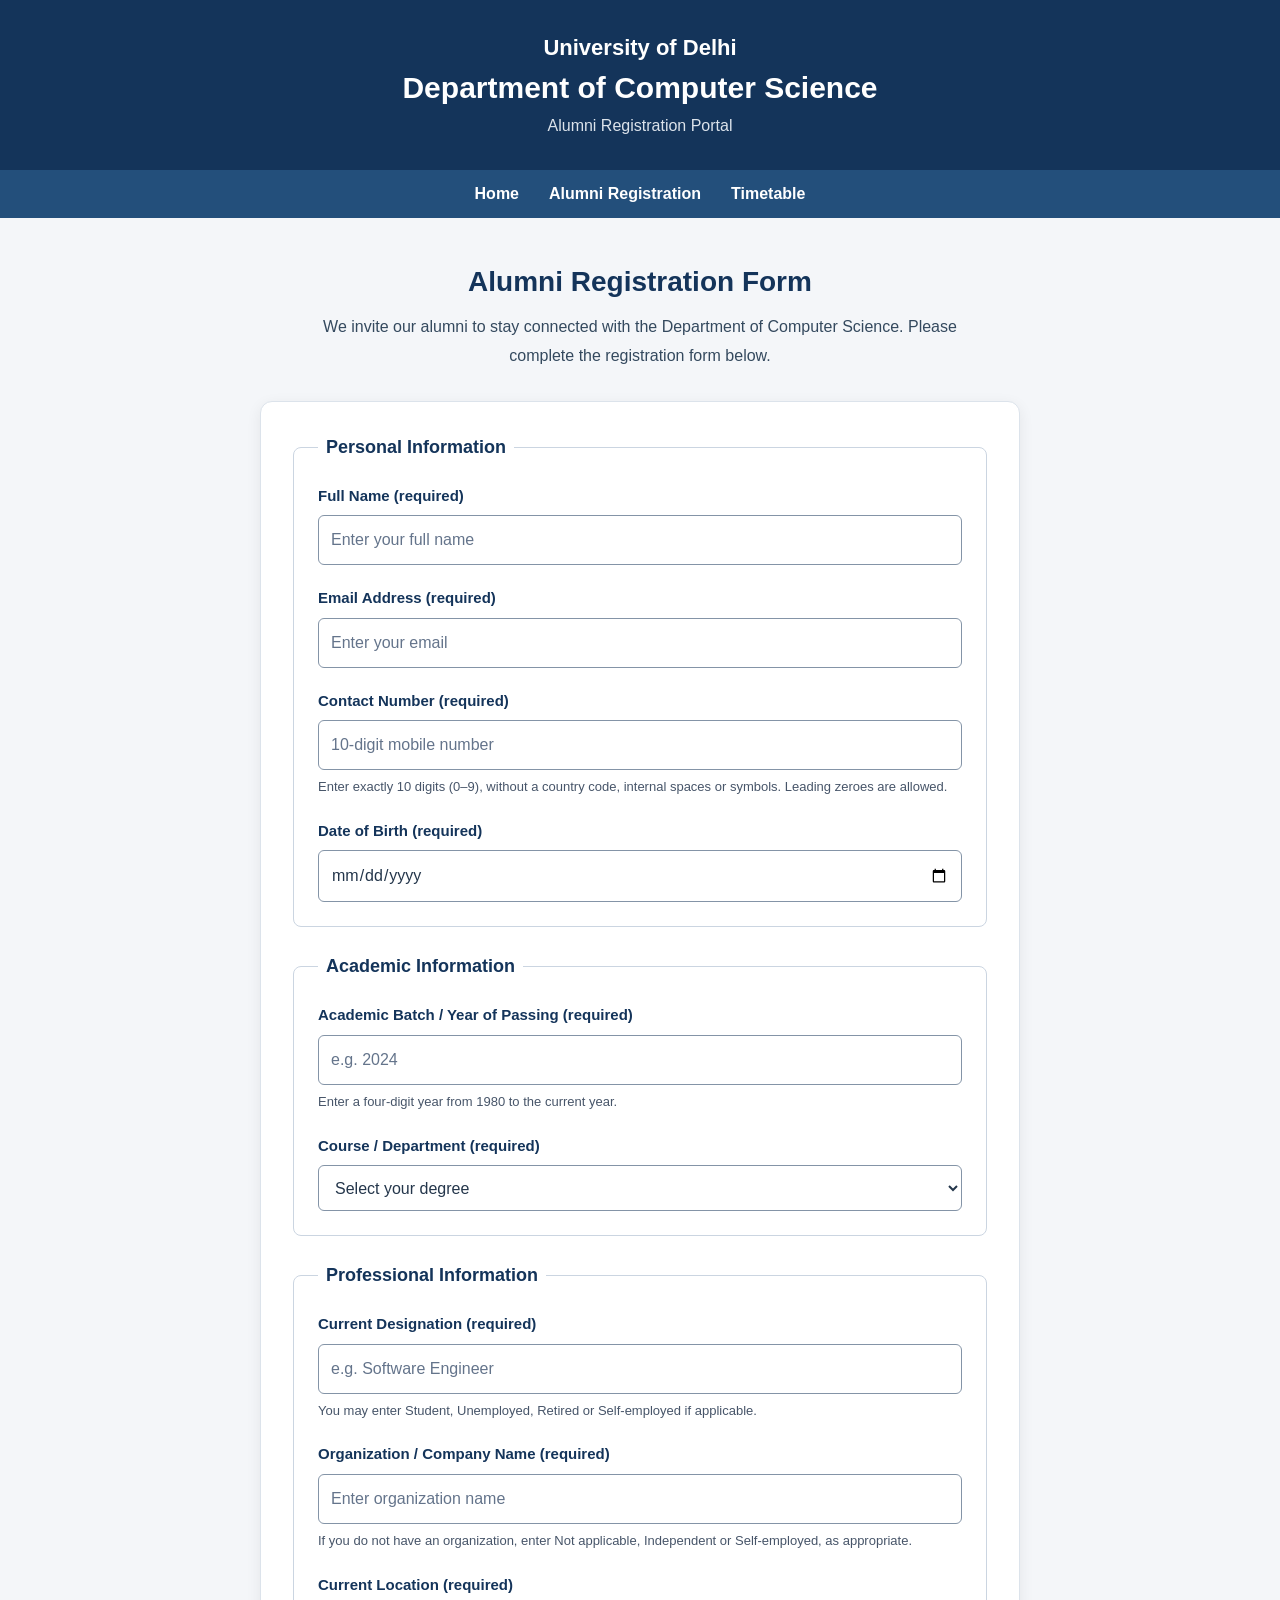
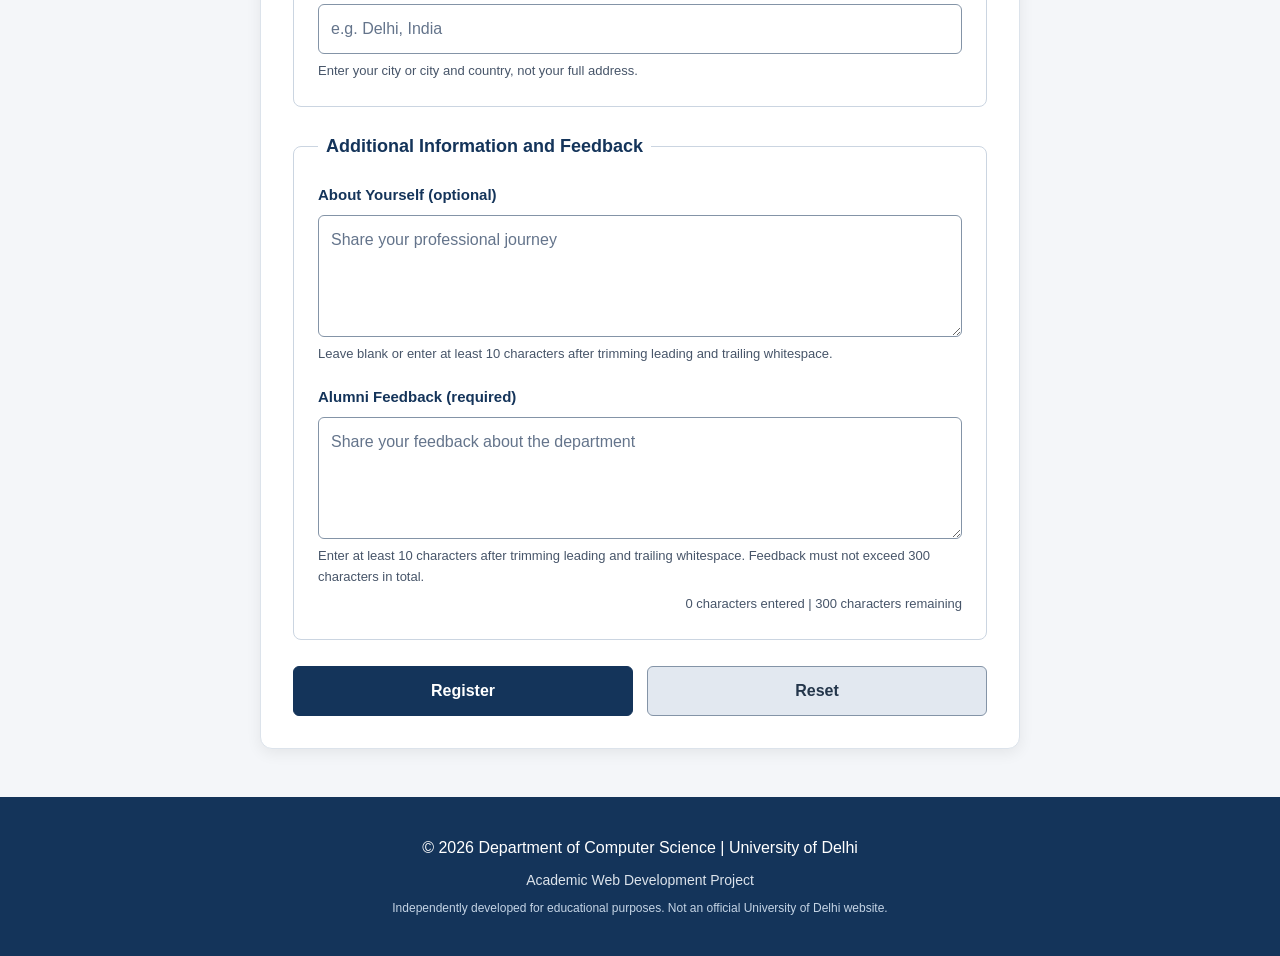
==== commit b3a304f9: "Enhance alumni feedback textarea and accessible counter structure Add persistent feedback length ins" ====
--- a/alumni.html
+++ b/alumni.html
@@ -157,17 +157,27 @@
               leading and trailing whitespace.
             </p>
           </div>
-
+          
           <!-- Alumni Feedback -->
 
           <div class="form-group">
             <label for="feedback">Alumni Feedback (required)</label>
 
-            <textarea id="feedback" name="feedback" rows="4" maxlength="300" minlength="10"
-              placeholder="Share your feedback about the department" required></textarea>
-
-            <p id="character-count" class="character-count" aria-live="polite">
-              0 / 300 characters
+            <textarea id="feedback" name="feedback" rows="4"
+              minlength="10" maxlength="300"
+              placeholder="Share your feedback about the department"
+              aria-describedby="feedback-hint character-count"
+              required></textarea>
+
+            <p id="feedback-hint">
+              Enter at least 10 characters after trimming leading and
+              trailing whitespace. Feedback must not exceed 300 characters
+              in total.
+            </p>
+
+            <p id="character-count" class="character-count"
+              aria-live="polite" aria-atomic="true">
+              0 characters entered | 300 characters remaining
             </p>
           </div>
         </fieldset>
--- a/style.css
+++ b/style.css
@@ -986,21 +986,22 @@
   text-decoration: underline;
 }
 
+
 /* Alumni Section */
 
 .alumni-section {
   background-color: #f4f6f9;
-  padding: 45px 20px;
-}
-
-.alumni-section>h2 {
+  padding: 48px 24px;
+}
+
+.alumni-section > h2 {
   color: #14345a;
   font-size: 28px;
   text-align: center;
   margin-bottom: 15px;
 }
 
-.alumni-section>p {
+.alumni-section > p {
   color: #34495e;
   font-size: 16px;
   line-height: 1.8;
@@ -1012,107 +1013,222 @@
 /* Form Container */
 
 .alumni-form {
-  background-color: white;
-  max-width: 700px;
+  width: 100%;
+  max-width: 760px;
+  min-width: 0;
   margin: 0 auto;
-  padding: 35px;
+  padding: 32px;
+  background-color: #ffffff;
   border: 1px solid #dce3eb;
-  border-radius: 10px;
+  border-radius: 12px;
   box-shadow: 0 4px 15px rgba(0, 0, 0, 0.07);
   box-sizing: border-box;
 }
 
-/* Form Groups */
+/* Semantic Fieldsets and Legends */
+
+.alumni-form fieldset {
+  min-width: 0;
+  max-width: 100%;
+  margin: 0 0 26px;
+  padding: 24px;
+  background-color: #ffffff;
+  border: 1px solid #cbd5e1;
+  border-radius: 8px;
+  box-sizing: border-box;
+}
+
+.alumni-form legend {
+  max-width: 100%;
+  padding: 0 8px;
+  color: #14345a;
+  font-size: 18px;
+  font-weight: 700;
+  line-height: 1.5;
+  white-space: normal;
+  overflow-wrap: anywhere;
+  box-sizing: border-box;
+}
+
+/* Form Groups and Labels */
 
 .alumni-form .form-group {
+  min-width: 0;
   margin-bottom: 22px;
+}
+
+.alumni-form .form-group:last-child {
+  margin-bottom: 0;
 }
 
 .alumni-form label {
   display: block;
+  margin-bottom: 8px;
   color: #14345a;
   font-size: 15px;
   font-weight: 600;
-  margin-bottom: 9px;
-}
-
-/* Input, Select and Textarea */
+  line-height: 1.5;
+  overflow-wrap: anywhere;
+}
+
+/* Input, Select and Textarea Controls */
 
 .alumni-form input,
 .alumni-form select,
 .alumni-form textarea {
+  display: block;
   width: 100%;
-  padding: 12px 14px;
-  font-size: 15px;
-  font-family: Arial, Helvetica, sans-serif;
+  min-width: 0;
+  max-width: 100%;
+  min-height: 46px;
+  padding: 12px;
   color: #24364b;
   background-color: #ffffff;
-  border: 1px solid #cbd5e1;
+  border: 1px solid #8494a7;
   border-radius: 6px;
+  font-family: inherit;
+  font-size: 16px;
+  line-height: 1.5;
   box-sizing: border-box;
-  transition: border-color 0.3s ease,
-    box-shadow 0.3s ease;
+  transition: border-color 0.2s ease,
+    box-shadow 0.2s ease;
+}
+
+.alumni-form input::placeholder,
+.alumni-form textarea::placeholder {
+  color: #64748b;
+  opacity: 1;
 }
 
 .alumni-form textarea {
+  min-height: 110px;
   resize: vertical;
-  min-height: 110px;
-}
-
-/* Input Focus Effects */
+}
+
+/* Persistent Field Instructions */
+
+.alumni-form .form-group > p {
+  margin: 7px 0 0;
+  color: #475569;
+  font-size: 13px;
+  line-height: 1.6;
+  overflow-wrap: anywhere;
+}
+
+/* Input Hover States */
+
+.alumni-form input:hover,
+.alumni-form select:hover,
+.alumni-form textarea:hover {
+  border-color: #234f7b;
+}
+
+/* Visible Focus Indicators */
 
 .alumni-form input:focus,
 .alumni-form select:focus,
 .alumni-form textarea:focus {
-  outline: none;
   border-color: #234f7b;
-  box-shadow: 0 0 0 3px rgba(35, 79, 123, 0.15);
+  outline: 2px solid #234f7b;
+  outline-offset: 2px;
 }
 
 /* Form Buttons */
 
 .alumni-form .form-buttons {
   display: flex;
-  gap: 15px;
-  margin-top: 30px;
+  flex-wrap: wrap;
+  gap: 14px;
+  margin-top: 24px;
 }
 
 .alumni-form button {
-  padding: 13px 25px;
-  font-size: 16px;
-  font-weight: 600;
-  border: none;
+  flex: 1 1 140px;
+  min-width: 0;
+  min-height: 46px;
+  padding: 12px 24px;
+  border: 1px solid transparent;
   border-radius: 6px;
+  font-family: inherit;
+  font-size: 16px;
+  font-weight: 600;
+  line-height: 1.5;
+  text-align: center;
   cursor: pointer;
-  transition: background-color 0.3s ease,
-    transform 0.3s ease;
+  box-sizing: border-box;
+  transition: background-color 0.2s ease,
+    border-color 0.2s ease;
 }
 
 /* Register Button */
 
 .alumni-form button[type="submit"] {
   background-color: #14345a;
-  color: white;
-}
-
-.alumni-form button[type="submit"]:hover {
+  border-color: #14345a;
+  color: #ffffff;
+}
+
+.alumni-form button[type="submit"]:not(:disabled):hover {
   background-color: #234f7b;
-  transform: translateY(-2px);
+  border-color: #234f7b;
+}
+
+.alumni-form button[type="submit"]:not(:disabled):active {
+  background-color: #102846;
+  border-color: #102846;
 }
 
 /* Reset Button */
 
 .alumni-form button[type="reset"] {
   background-color: #e2e8f0;
+  border-color: #8494a7;
   color: #24364b;
 }
 
-.alumni-form button[type="reset"]:hover {
+.alumni-form button[type="reset"]:not(:disabled):hover {
   background-color: #cbd5e1;
-  transform: translateY(-2px);
-}
-
-/* Responsive Alumni Form */
+  border-color: #64748b;
+}
+
+.alumni-form button[type="reset"]:not(:disabled):active {
+  background-color: #b8c5d4;
+}
+
+/* Button Keyboard Focus */
+
+.alumni-form button:focus-visible {
+  outline: 2px solid #234f7b;
+  outline-offset: 3px;
+}
+
+/* Disabled Button State */
+
+.alumni-form button[type="submit"]:disabled,
+.alumni-form button[type="reset"]:disabled {
+  background-color: #e2e8f0;
+  border-color: #cbd5e1;
+  color: #475569;
+  cursor: not-allowed;
+}
+
+/* Responsive Alumni Form: Tablet */
+
+@media (max-width: 768px) {
+  .alumni-section {
+    padding: 36px 20px;
+  }
+
+  .alumni-form {
+    padding: 26px;
+  }
+
+  .alumni-form fieldset {
+    padding: 20px;
+  }
+}
+
+/* Responsive Alumni Form: Mobile */
 
 @media (max-width: 600px) {
   .alumni-header h2 {
@@ -1125,19 +1241,75 @@
   }
 
   .alumni-section {
-    padding: 30px 15px;
+    padding: 28px 12px;
+  }
+
+  .alumni-section > h2 {
+    font-size: 24px;
+  }
+
+  .alumni-section > p {
+    font-size: 15px;
+    margin-bottom: 24px;
   }
 
   .alumni-form {
-    padding: 22px 18px;
+    padding: 18px 14px;
+  }
+
+  .alumni-form fieldset {
+    margin-bottom: 22px;
+    padding: 16px 12px;
+  }
+
+  .alumni-form legend {
+    padding: 0 6px;
+    font-size: 16px;
+  }
+
+  .alumni-form .form-group {
+    margin-bottom: 18px;
+  }
+
+  .alumni-form .form-group:last-child {
+    margin-bottom: 0;
+  }
+
+  .alumni-form input,
+  .alumni-form select,
+  .alumni-form textarea {
+    padding: 10px;
   }
 
   .alumni-form .form-buttons {
     flex-direction: column;
+    gap: 12px;
+    margin-top: 20px;
   }
 
   .alumni-form button {
+    flex: 0 1 auto;
     width: 100%;
+  }
+}
+
+/* Responsive Alumni Form: Narrow Mobile */
+
+@media (max-width: 375px) {
+  .alumni-section {
+    padding: 24px 10px;
+  }
+
+  .alumni-form {
+    padding: 14px 10px;
+  }
+
+  .alumni-form fieldset {
+    padding: 14px 10px;
+  }
+
+  .alumni-form legend {
+    font-size: 15px;
   }
 }
 
@@ -1348,34 +1520,77 @@
 }
 
 
-/* Practical 11: Feedback and Validation */
+
+/* Alumni Feedback and Validation Presentation */
+
+/* Feedback Character Counter */
 
 .alumni-form .character-count {
+  margin: 8px 0 0;
+  color: #475569;
   font-size: 13px;
-  color: #667085;
+  font-weight: 500;
+  line-height: 1.6;
   text-align: right;
-  margin-top: 8px;
-  margin-bottom: 0;
-}
+  overflow-wrap: anywhere;
+}
+
+/* Explicit Invalid Field States */
+
+/* Validation states will be assigned by JavaScript. */
+
+.alumni-form input[aria-invalid="true"],
+.alumni-form select[aria-invalid="true"],
+.alumni-form textarea[aria-invalid="true"] {
+  border-color: #b42318;
+  background-color: #fff8f7;
+  box-shadow: inset 3px 0 0 #b42318;
+}
+
+/* Field-Specific Validation Messages */
+
+/* Reserved for the subsequent error-handling stage. */
+
+.alumni-form .form-group > .field-error {
+  margin: 7px 0 0;
+  color: #b42318;
+  font-size: 13px;
+  font-weight: 600;
+  line-height: 1.6;
+  overflow-wrap: anywhere;
+}
+
+/* Form-Level Validation Message */
 
 .alumni-form .form-message {
+  margin: 16px 0 0;
+  color: #24364b;
   font-size: 14px;
   font-weight: 600;
   line-height: 1.6;
-  margin: 15px 0;
-}
+  overflow-wrap: anywhere;
+}
+
+/* Form-Level Error Message */
 
 .alumni-form .form-message.error {
+  padding: 12px 14px;
   color: #b42318;
-}
+  background-color: #fef3f2;
+  border: 1px solid #b42318;
+  border-left-width: 4px;
+  border-radius: 6px;
+}
+
+/* Form-Level Success Message */
 
 .alumni-form .form-message.success {
-  color: #167347;
-}
-
-.alumni-form input:invalid,
-.alumni-form textarea:invalid {
-  border-color: #cbd5e1;
+  padding: 12px 14px;
+  color: #166534;
+  background-color: #f0fdf4;
+  border: 1px solid #166534;
+  border-left-width: 4px;
+  border-radius: 6px;
 }
 
 
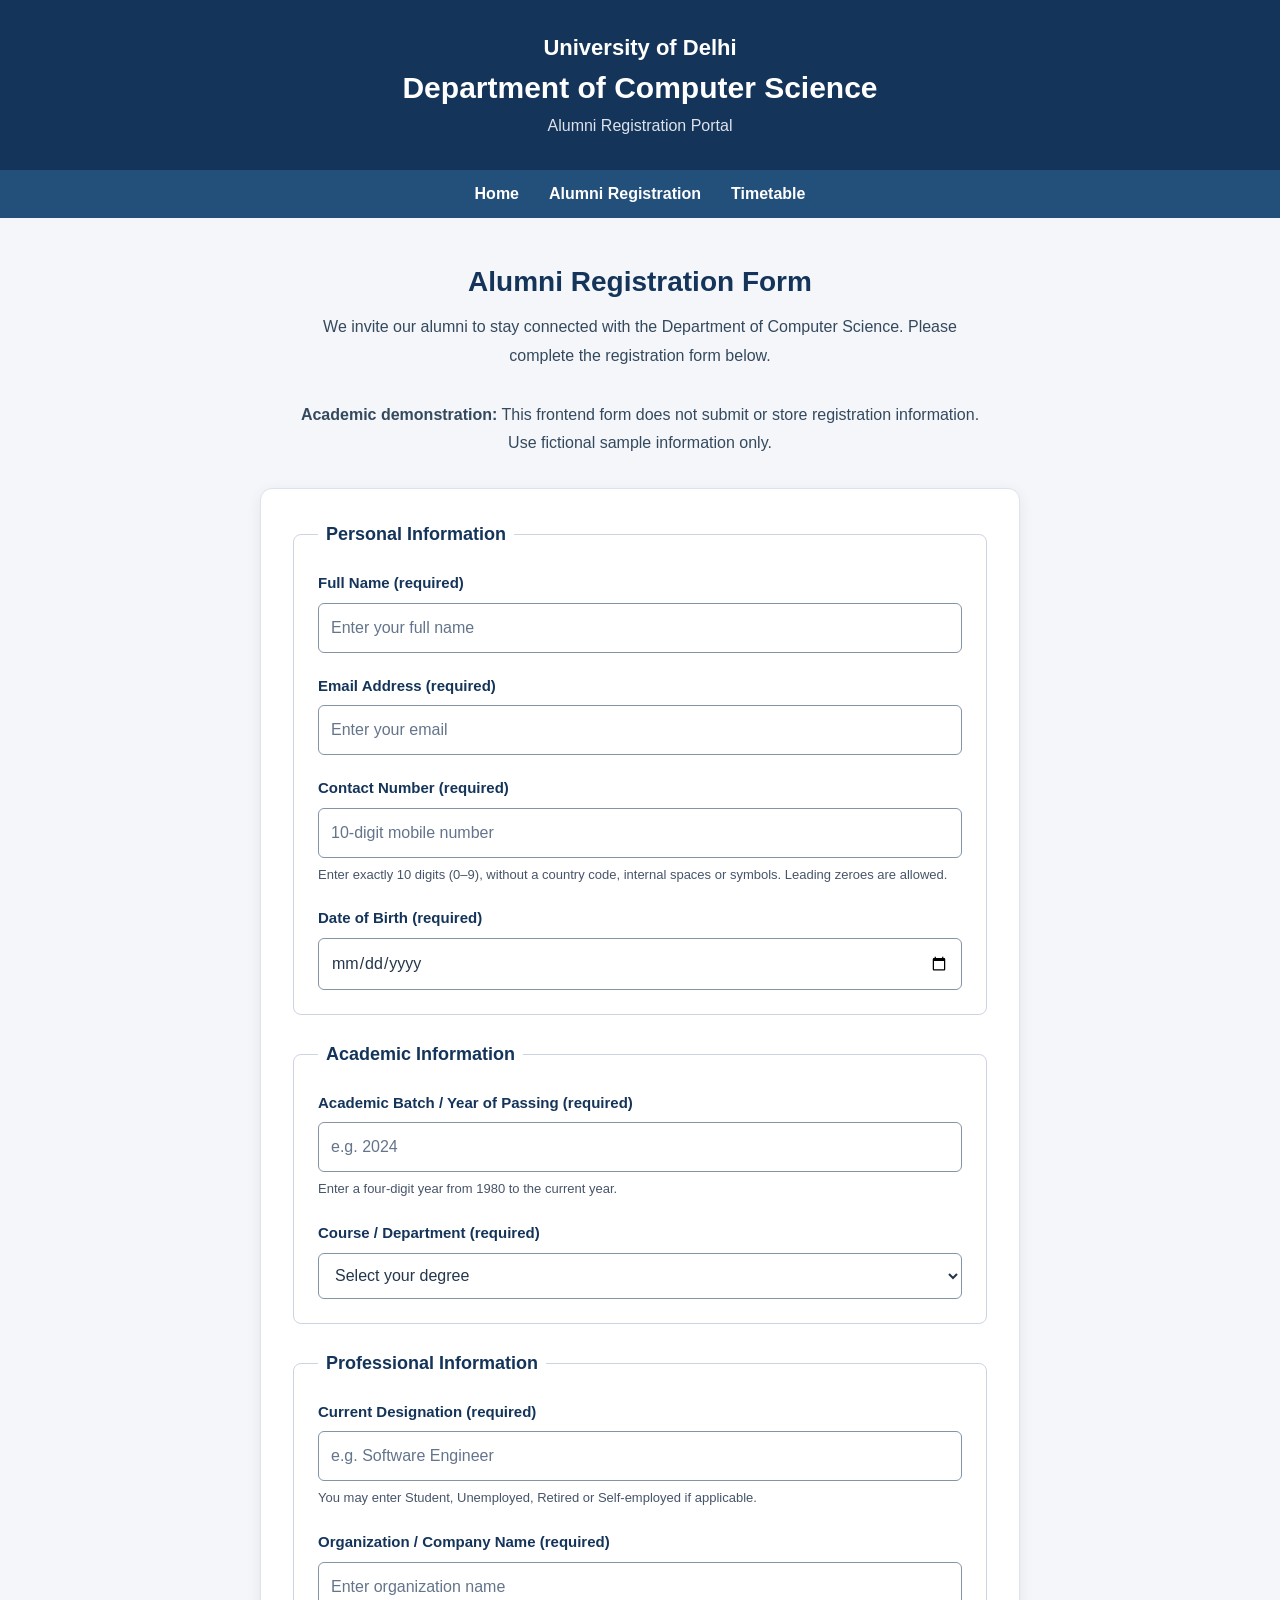
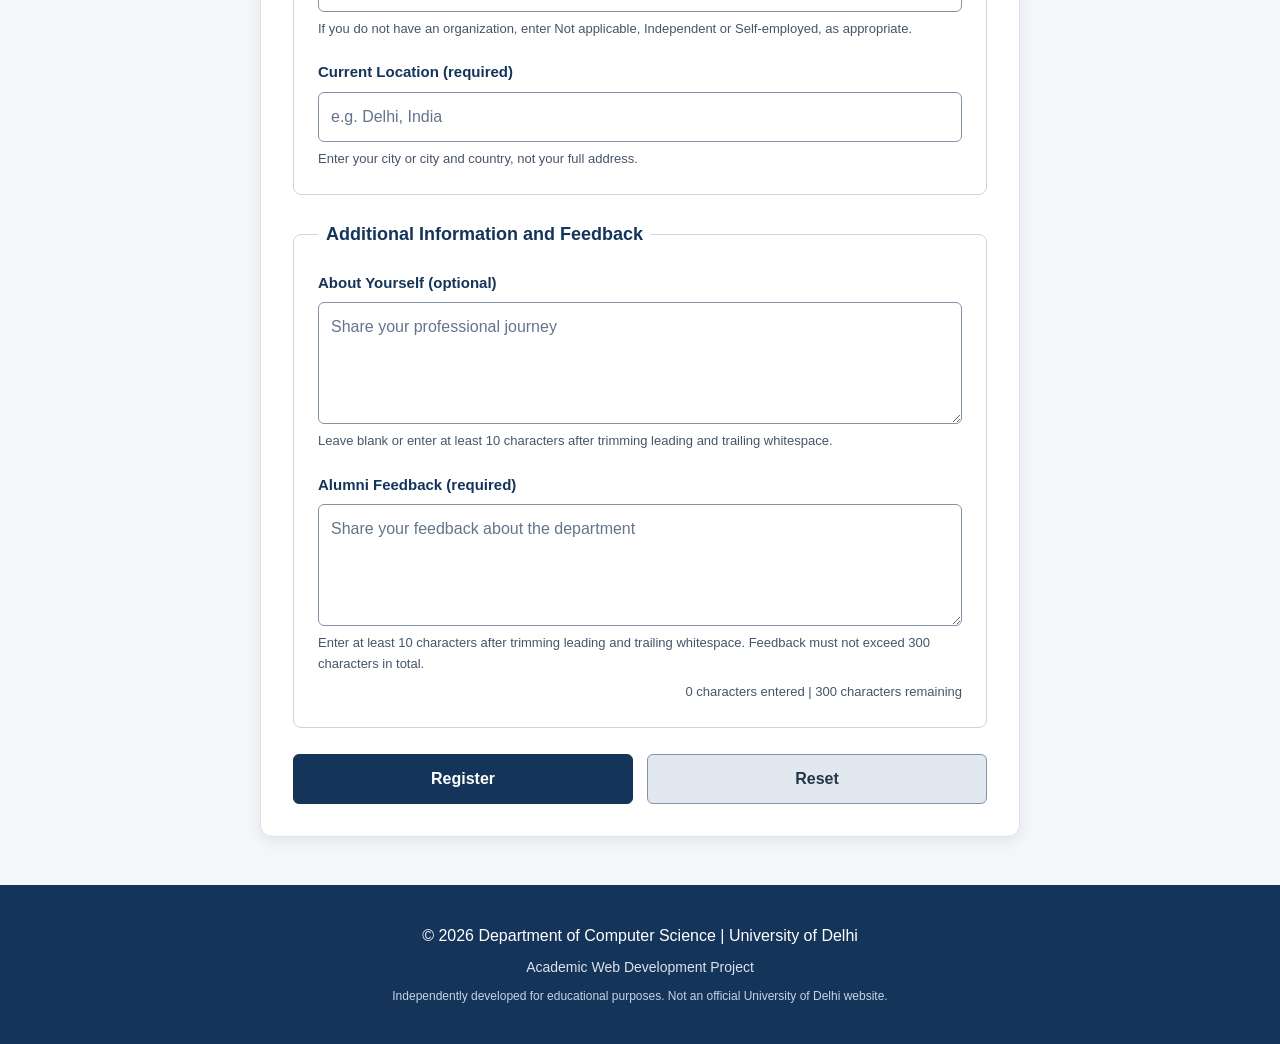
==== commit b3e20c44: "Resolve Assignment 2 conformance audit findings Implement fail-safe alumni form initialization and n" ====
--- a/alumni.html
+++ b/alumni.html
@@ -4,6 +4,7 @@
 <head>
   <meta charset="utf-8">
   <meta name="viewport" content="width=device-width, initial-scale=1.0">
+  <meta http-equiv="Content-Security-Policy" content="form-action 'none'">
 
   <title>
     Alumni Registration | Department of Computer Science
@@ -44,7 +45,17 @@
       </p>
 
 
-      <form class="alumni-form" id="alumni-form" novalidate>
+      <p id="demo-notice">
+        <strong>Academic demonstration:</strong> This frontend form does not
+        submit or store registration information. Use fictional sample
+        information only.
+      </p>
+      <noscript>
+        <p>JavaScript is unavailable. Registration validation is disabled.</p>
+      </noscript>
+
+      <form class="alumni-form" id="alumni-form"
+        aria-describedby="demo-notice" novalidate>
 
         <fieldset>
           <legend>Personal Information</legend>
@@ -54,12 +65,14 @@
             <input type="text" id="full-name" name="full_name"
               placeholder="Enter your full name" autocomplete="name"
               minlength="3" required>
+            <p id="full-name-error" class="field-error" hidden></p>
           </div>
 
           <div class="form-group">
             <label for="email">Email Address (required)</label>
             <input type="email" id="email" name="email"
               placeholder="Enter your email" autocomplete="email" required>
+            <p id="email-error" class="field-error" hidden></p>
           </div>
 
           <div class="form-group">
@@ -72,6 +85,7 @@
               Enter exactly 10 digits (0–9), without a country code,
               internal spaces or symbols. Leading zeroes are allowed.
             </p>
+            <p id="phone-error" class="field-error" hidden></p>
           </div>
 
           <div class="form-group">
@@ -79,6 +93,7 @@
             <!-- JavaScript will initialize the maximum to the local date. -->
             <input type="date" id="dob" name="dob" min="1900-01-01"
               autocomplete="bday" required>
+            <p id="dob-error" class="field-error" hidden></p>
           </div>
         </fieldset>
 
@@ -93,6 +108,7 @@
             <p id="batch-hint">
               Enter a four-digit year from 1980 to the current year.
             </p>
+            <p id="batch-error" class="field-error" hidden></p>
           </div>
 
           <div class="form-group">
@@ -105,6 +121,7 @@
               <option value="phd">Ph.D. Computer Science</option>
               <option value="other">Other</option>
             </select>
+            <p id="degree-error" class="field-error" hidden></p>
           </div>
         </fieldset>
 
@@ -120,6 +137,7 @@
               You may enter Student, Unemployed, Retired or Self-employed
               if applicable.
             </p>
+            <p id="designation-error" class="field-error" hidden></p>
           </div>
 
           <div class="form-group">
@@ -131,6 +149,7 @@
               If you do not have an organization, enter Not applicable,
               Independent or Self-employed, as appropriate.
             </p>
+            <p id="organization-error" class="field-error" hidden></p>
           </div>
 
           <div class="form-group">
@@ -141,6 +160,7 @@
             <p id="location-hint">
               Enter your city or city and country, not your full address.
             </p>
+            <p id="location-error" class="field-error" hidden></p>
           </div>
         </fieldset>
 
@@ -156,8 +176,9 @@
               Leave blank or enter at least 10 characters after trimming
               leading and trailing whitespace.
             </p>
-          </div>
-          
+            <p id="about-yourself-error" class="field-error" hidden></p>
+          </div>
+
           <!-- Alumni Feedback -->
 
           <div class="form-group">
@@ -179,17 +200,19 @@
               aria-live="polite" aria-atomic="true">
               0 characters entered | 300 characters remaining
             </p>
+            <p id="feedback-error" class="field-error" hidden></p>
           </div>
         </fieldset>
 
         <!-- Form Validation Message -->
 
-        <p id="form-message" class="form-message" role="status" aria-live="polite"></p>
+        <p id="form-message" class="form-message"
+          role="status" aria-live="polite" aria-atomic="true"></p>
 
 
         <!-- Form Buttons -->
         <div class="form-buttons">
-          <button type="submit">
+          <button type="submit" id="register-button" disabled>
             Register
           </button>
 
--- a/style.css
+++ b/style.css
@@ -99,7 +99,7 @@
 }
 
 
-.navbar>ul {
+.navbar > ul {
   display: flex;
   justify-content: center;
   align-items: center;
@@ -177,8 +177,8 @@
 
 /* Show Dropdown on Hover or Keyboard Focus */
 
-.dropdown:hover>.dropdown-menu,
-.dropdown:focus-within>.dropdown-menu {
+.dropdown:hover > .dropdown-menu,
+.dropdown:focus-within > .dropdown-menu {
   display: block;
 }
 
@@ -1547,9 +1547,8 @@
   box-shadow: inset 3px 0 0 #b42318;
 }
 
+
 /* Field-Specific Validation Messages */
-
-/* Reserved for the subsequent error-handling stage. */
 
 .alumni-form .form-group > .field-error {
   margin: 7px 0 0;
@@ -1560,7 +1559,12 @@
   overflow-wrap: anywhere;
 }
 
+.alumni-form .form-group > .field-error[hidden] {
+  display: none;
+}
+
 /* Form-Level Validation Message */
+
 
 .alumni-form .form-message {
   margin: 16px 0 0;
@@ -1569,6 +1573,10 @@
   font-weight: 600;
   line-height: 1.6;
   overflow-wrap: anywhere;
+}
+
+.alumni-form .form-message:empty {
+  margin: 0;
 }
 
 /* Form-Level Error Message */
